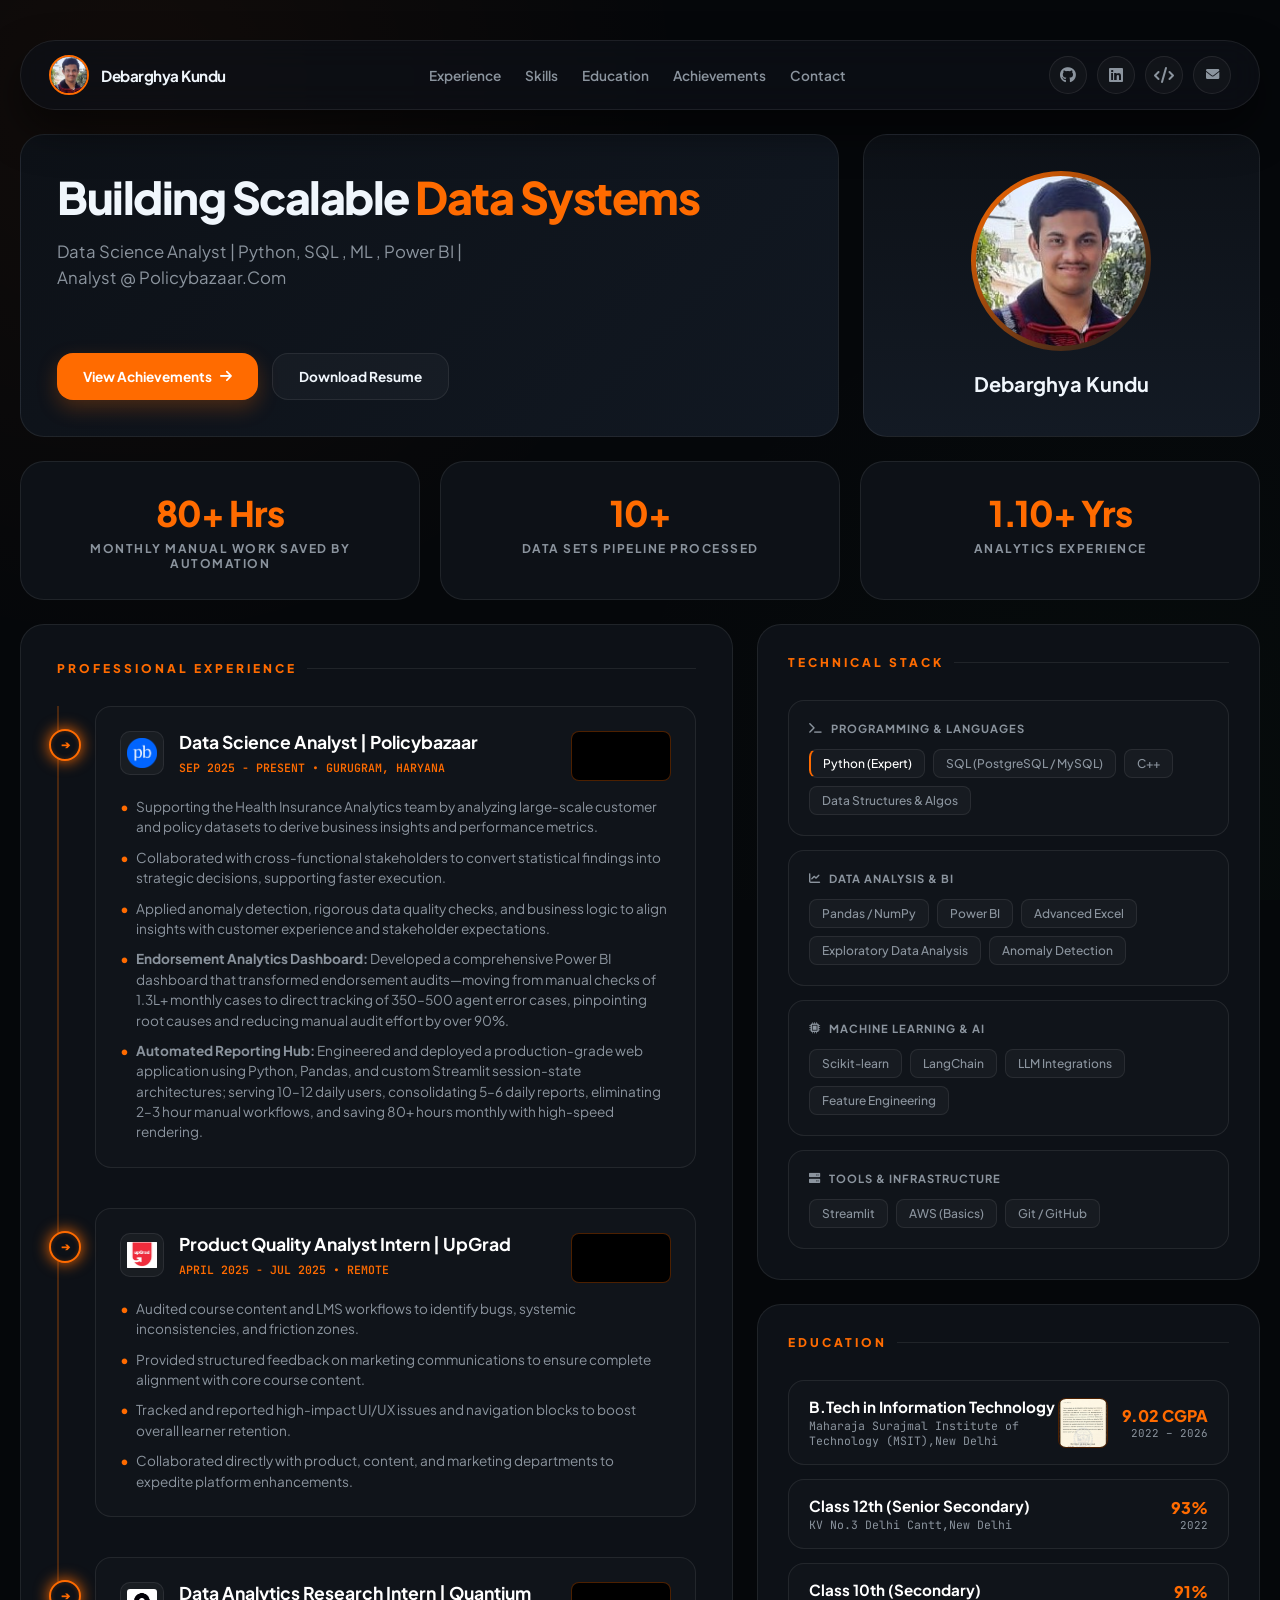
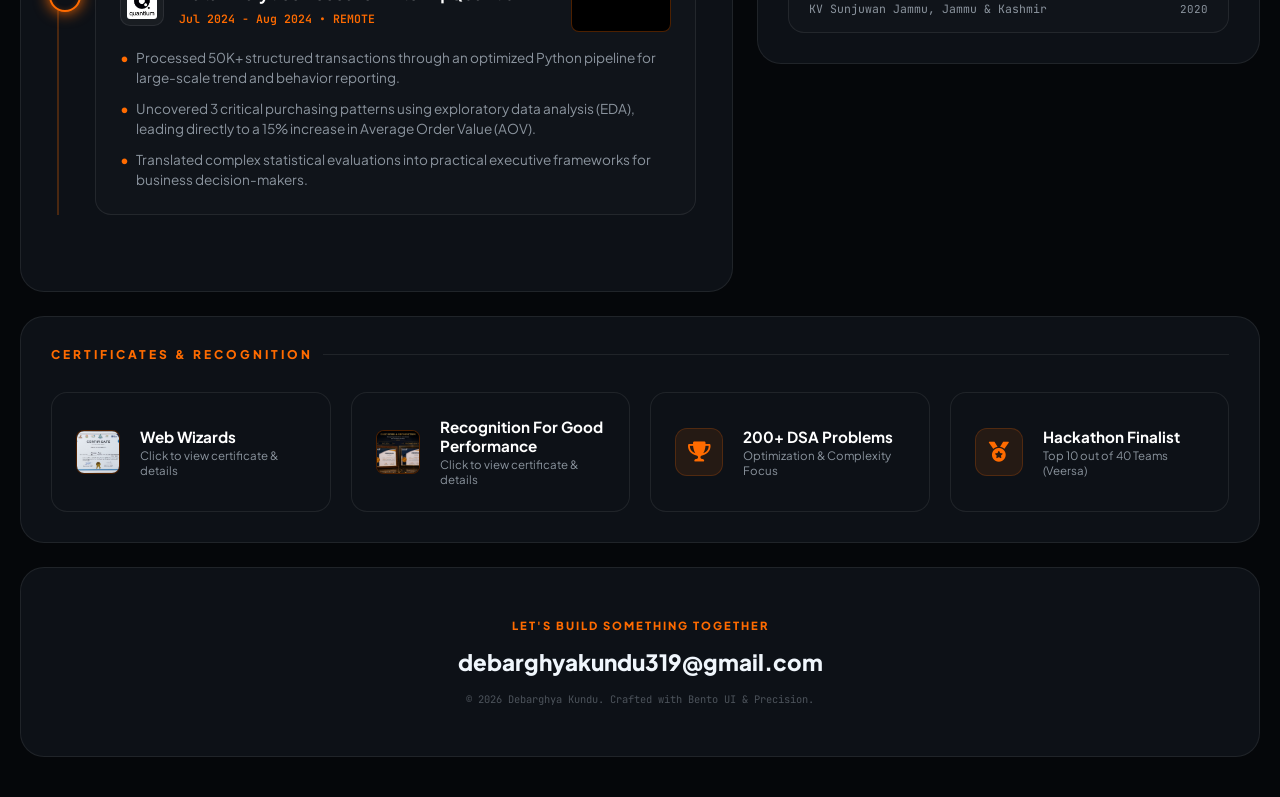
==== index.html @ 7d88a56a "Initial portfolio commit" ====
<!DOCTYPE html>
<html lang="en">
<head>
    <meta charset="UTF-8">
    <meta name="viewport" content="width=device-width, initial-scale=1.0">
    <title>Debarghya Kundu | Data Science Analyst Portfolio</title>

    <script async src="https://www.googletagmanager.com/gtag/js?id=G-BSB6BDM6JR"></script>
    <script>
      window.dataLayer = window.dataLayer || [];
      function gtag(){dataLayer.push(arguments);}
      gtag('js', new Date());
      gtag('config', 'G-E7JJW7PZ36');
    </script>

    <link href="https://fonts.googleapis.com/css2?family=Plus+Jakarta+Sans:wght@300;400;500;600;700;800&family=JetBrains+Mono:wght@400;600&display=swap" rel="stylesheet">
    <link rel="stylesheet" href="https://cdnjs.cloudflare.com/ajax/libs/font-awesome/6.0.0/css/all.min.css">

    <!-- 👉 ADD THIS LINE HERE TO CONNECT YOUR CSS -->
    <link rel="stylesheet" href="style.css">
</head>
<body>

<div class="layout-container">

    <nav class="bento-nav">
        <a href="#" class="nav-profile">
            <img src="images/portfolio image.jpg" alt="Debarghya Kundu">
            <span>Debarghya Kundu</span>
        </a>

        <div class="nav-links">
            <a href="#experience">Experience</a>
            <a href="#skills">Skills</a>
            <a href="#education">Education</a>
            <a href="#achievements">Achievements</a>
            <a href="#contact">Contact</a>
        </div>

        <div class="nav-actions">
            <a href="https://github.com/debarghyakundu123" target="_blank" class="nav-btn" title="GitHub"><i class="fab fa-github"></i></a>
            <a href="https://www.linkedin.com/in/debarghya-kundu-93969018b/" target="_blank" class="nav-btn" title="LinkedIn"><i class="fab fa-linkedin"></i></a>
            <a href="https://leetcode.com/u/debarghyakundu/" target="_blank" class="nav-btn" title="LeetCode"><i class="fas fa-code"></i></a>
            <button class="nav-btn" onclick="copyEmail()" title="Copy Email"><i class="fas fa-envelope"></i></button>
        </div>
    </nav>

    <div class="bento-grid">
        
        <div class="bento-card hero-cell">
            <div>
   
                <h1>Building Scalable <span>Data Systems</span></h1>
                <p>Data Science Analyst | Python, SQL , ML , Power BI |</br> Analyst @ Policybazaar.Com</p>
            </div>
            <div class="hero-buttons">
                <a href="#achievements" class="btn-main">View Achievements <i class="fas fa-arrow-right"></i></a>
                <a href="https://drive.google.com/uc?export=download&id=1WRQx_t4karSYaD3zJjohQY3qpDL1Wous" target="_blank" class="btn-sec">Download Resume</a>
            </div>
        </div>

        <div class="bento-card avatar-cell">
            <div class="avatar-container">
                <img src="images/portfolio image.jpg" alt="Debarghya Kundu">
            </div>
            <h3>Debarghya Kundu</h3>
        </div>

    </div>

    <div class="stats-grid">
        <div class="stat-card">
            <div class="stat-num">80+ Hrs</div>
            <div class="stat-label">Monthly Manual Work Saved By Automation</div>
        </div>
        <div class="stat-card">
            <div class="stat-num">10+</div>
            <div class="stat-label">Data Sets Pipeline Processed</div>
        </div>
        <div class="stat-card">
            <!-- Added an id="total-experience" -->
            <div class="stat-num" id="total-experience">1.5+ Yrs</div>
            <div class="stat-label"> Analytics Experience</div>
        </div>
    </div>

    <div class="bento-grid" id="experience">
        
        <div class="bento-card experience-cell">
            <div class="section-header">Professional Experience</div>
            <div class="glowing-timeline">
                
                <!-- 1. Policybazaar Experience -->
                <div class="timeline-item">
                    <div class="timeline-top" style="display: flex; justify-content: space-between; align-items: flex-start;">
                        <div style="display: flex; gap: 15px; align-items: flex-start;">
                            <img src="images/pblogo.avif" alt="Policybazaar" class="company-logo-box">
                            <div class="timeline-titles">
                                <h3>Data Science Analyst | Policybazaar</h3>
                                <span>SEP 2025 - PRESENT • GURUGRAM, HARYANA</span>
                            </div>                   
                        </div>
                                     <!-- Clean PDF Mini-Preview Box (No arrows/toolbars) -->
                        <div class="preview-thumb-box" style="width: 100px; height: 50px; border-radius: 8px; overflow: hidden; border: 1px solid rgba(255, 107, 0, 0.3); cursor: pointer; flex-shrink: 0; position: relative;" onclick="openModal('images/Exp Docx/PB offer letter.pdf', 'Policybazaar Offer Letter', 'Offer letter.')" title="Click to view PDF">
                        <iframe src="images/Exp Docx/PB offer letter.pdf#toolbar=0&navpanes=0&scrollbar=0&view=FitH" style="width: 150%; height: 150%; position: absolute; top: -25%; left: -25%; border: none; pointer-events: none;" scrolling="no"></iframe>
                    </div>
                    </div>
                    <ul class="timeline-list">
                        <li>Supporting the Health Insurance Analytics team by analyzing large-scale customer and policy datasets to derive business insights and performance metrics.</li>
                        <li>Collaborated with cross-functional stakeholders to convert statistical findings into strategic decisions, supporting faster execution.</li>
                        <li>Applied anomaly detection, rigorous data quality checks, and business logic to align insights with customer experience and stakeholder expectations.</li>
                        <li><b>Endorsement Analytics Dashboard:</b> Developed a comprehensive Power BI dashboard that transformed endorsement audits—moving from manual checks of 1.3L+ monthly cases to direct tracking of 350–500 agent error cases, pinpointing root causes and reducing manual audit effort by over 90%.</li> 
                        <li><b>Automated Reporting Hub:</b> Engineered and deployed a production-grade web application using Python, Pandas, and custom Streamlit session-state architectures; serving 10–12 daily users, consolidating 5–6 daily reports, eliminating 2–3 hour manual workflows, and saving 80+ hours monthly with high-speed rendering.</li>                         
                    </ul>
                </div>

                <!-- 2. UpGrad Experience -->
                <div class="timeline-item">
                    <div class="timeline-top" style="display: flex; justify-content: space-between; align-items: flex-start;">
                        <div style="display: flex; gap: 15px; align-items: flex-start;">
                            <img src="images/upgradlogo.png" alt="UpGrad" class="company-logo-box">
                            <div class="timeline-titles">
                                <h3>Product Quality Analyst Intern | UpGrad</h3>
                                <span>APRIL 2025 - JUL 2025 • REMOTE</span>
                            </div>
                        </div>
                                         <!-- Clean PDF Mini-Preview Box (No arrows/toolbars) -->
                    <div class="preview-thumb-box" style="width: 100px; height: 50px; border-radius: 8px; overflow: hidden; border: 1px solid rgba(255, 107, 0, 0.3); cursor: pointer; flex-shrink: 0; position: relative;" onclick="openModal('images/Exp Docx/upgrad_Certificate.pdf', 'UpGrad Certificate', 'Intership Completion certificate for UpGrad.')" title="Click to view PDF">
                        <iframe src="images/Exp Docx/upgrad_Certificate.pdf#toolbar=0&navpanes=0&scrollbar=0&view=FitH" style="width: 150%; height: 150%; position: absolute; top: -25%; left: -25%; border: none; pointer-events: none;" scrolling="no"></iframe>
                    </div>

                                        
                    </div>
                    <ul class="timeline-list">
                        <li>Audited course content and LMS workflows to identify bugs, systemic inconsistencies, and friction zones.</li>
                        <li>Provided structured feedback on marketing communications to ensure complete alignment with core course content.</li>
                        <li>Tracked and reported high-impact UI/UX issues and navigation blocks to boost overall learner retention.</li>
                        <li>Collaborated directly with product, content, and marketing departments to expedite platform enhancements.</li>
                    </ul>
                </div>

            <!-- 3. Quantium Experience -->
            <div class="timeline-item">
                <div class="timeline-top" style="display: flex; justify-content: space-between; align-items: flex-start;">
                    <div style="display: flex; gap: 15px; align-items: flex-start;">
                        <img src="images/quantiumlogo.jpg" alt="Quantium" class="company-logo-box">
                        <div class="timeline-titles">
                            <h3>Data Analytics Research Intern | Quantium</h3>
                            <span>Jul 2024 - Aug 2024 • REMOTE</span>
                        </div>
                    </div>
                    
                    <!-- Clean PDF Mini-Preview Box (No arrows/toolbars) -->
                    <div class="preview-thumb-box" style="width: 100px; height: 50px; border-radius: 8px; overflow: hidden; border: 1px solid rgba(255, 107, 0, 0.3); cursor: pointer; flex-shrink: 0; position: relative;" onclick="openModal('images/Exp Docx/Quantium_Certificate.pdf', 'Quantium Research Proof', 'Intership Completion certificate for Quantium.')" title="Click to view PDF">
                        <iframe src="images/Exp Docx/Quantium_Certificate.pdf#toolbar=0&navpanes=0&scrollbar=0&view=FitH" style="width: 150%; height: 150%; position: absolute; top: -25%; left: -25%; border: none; pointer-events: none;" scrolling="no"></iframe>
                    </div>
                </div>
                <ul class="timeline-list">
                    <li>Processed 50K+ structured transactions through an optimized Python pipeline for large-scale trend and behavior reporting.</li>
                    <li>Uncovered 3 critical purchasing patterns using exploratory data analysis (EDA), leading directly to a 15% increase in Average Order Value (AOV).</li>
                    <li>Translated complex statistical evaluations into practical executive frameworks for business decision-makers.</li>
                </ul>
            </div>

            </div>
        </div>

        <div class="right-column-cell">
            
            <div class="bento-card" style="padding: 30px;" id="skills">
                <div class="section-header">Technical Stack</div>
                
                <div class="skill-category" style="margin-bottom: 14px;">
                    <div class="skill-category-title"><i class="fas fa-terminal"></i> PROGRAMMING & LANGUAGES</div>
                    <div class="skill-tags">
                        <span class="skill-pill featured">Python (Expert)</span>
                        <span class="skill-pill">SQL (PostgreSQL / MySQL)</span>
                        <span class="skill-pill">C++</span>
                        <span class="skill-pill">Data Structures & Algos</span>
                    </div>
                </div>

                <div class="skill-category" style="margin-bottom: 14px;">
                    <div class="skill-category-title"><i class="fas fa-chart-line"></i> DATA ANALYSIS & BI</div>
                    <div class="skill-tags">
                        <span class="skill-pill">Pandas / NumPy</span>
                        <span class="skill-pill">Power BI</span>
                        <span class="skill-pill">Advanced Excel</span>
                        <span class="skill-pill">Exploratory Data Analysis</span>
                        <span class="skill-pill">Anomaly Detection</span>
                    </div>
                </div>

                <div class="skill-category" style="margin-bottom: 14px;">
                    <div class="skill-category-title"><i class="fas fa-microchip"></i> MACHINE LEARNING & AI</div>
                    <div class="skill-tags">
                        <span class="skill-pill">Scikit-learn</span>
                        <span class="skill-pill">LangChain</span>
                        <span class="skill-pill">LLM Integrations</span>
                        <span class="skill-pill">Feature Engineering</span>
                    </div>
                </div>

                <div class="skill-category">
                    <div class="skill-category-title"><i class="fas fa-server"></i> TOOLS & INFRASTRUCTURE</div>
                    <div class="skill-tags">
                        <span class="skill-pill">Streamlit</span>
                        <span class="skill-pill">AWS (Basics)</span>
                        <span class="skill-pill">Git / GitHub</span>
                    </div>
                </div>
            </div>

            <div class="bento-card" style="padding: 30px;" id="education">
                <div class="section-header">Education</div>
                <div class="education-list">
                    
                    <div class="edu-item" style="display: flex; justify-content: space-between; align-items: center; width: 100%;">
                        <div class="edu-info" style="flex: 1;">
                            <h4>B.Tech in Information Technology</h4>
                            <p>Maharaja Surajmal Institute of Technology (MSIT),New Delhi</p>
                        </div>
                        <div class="edu-score" style="display: flex; align-items: center; gap: 14px; flex-shrink: 0;">
                            <div class="preview-thumb-box" style="width: 50px; height: 50px; border-radius: 8px; overflow: hidden; border: 1px solid rgba(255, 107, 0, 0.3); cursor: pointer; flex-shrink: 0;" onclick="openModal('images/degree.jpg', 'Provisional Certificate', '')">
                                <img src="images/degree.jpg" alt="Degree Preview" style="width: 100%; height: 100%; object-fit: cover; animation: none !important; transform: none !important;">
                            </div>
                            <div style="text-align: right;">
                                <div class="score-val">9.02 CGPA</div>
                                <div class="score-year">2022 – 2026</div>
                            </div>
                        </div>
                    </div>

                    <div class="edu-item">
                        <div class="edu-info">
                            <h4>Class 12th (Senior Secondary)</h4>
                            <p>KV No.3 Delhi Cantt,New Delhi</p>
                        </div>
                        <div class="edu-score">
                            <div class="score-val">93%</div>
                            <div class="score-year">2022</div>
                        </div>
                    </div>

                    <div class="edu-item">
                        <div class="edu-info">
                            <h4>Class 10th (Secondary)</h4>
                            <p>KV Sunjuwan Jammu, Jammu & Kashmir</p>
                        </div>
                        <div class="edu-score">
                            <div class="score-val">91%</div>
                            <div class="score-year">2020</div>
                        </div>
                    </div>

                </div>
            </div>

        </div>

    </div>

    <div class="bento-grid" id="achievements">
        <div class="bento-card" style="grid-column: span 12; padding: 30px;">
            <div class="section-header">Certificates & Recognition</div>
            <div class="achievements-grid">
                
                <div class="achievement-card" onclick="openModal('images/web_wizards.jpg', 'Web Wizards Recognition', 'Awarded for exceptional performance, 3rd / 30 Teams Avensis Tech Fest MSIT - Web Wizard.')">
                    <div class="preview-thumb-box">
                        <img src="images/web_wizards.jpg" alt="Web Wizards Thumbnail">
                    </div>
                    <div class="achievement-content">
                        <h4>Web Wizards</h4>
                        <p>Click to view certificate & details</p>
                    </div>
                </div>

                <div class="achievement-card" onclick="openModal('images/good_work.jpg', 'Achievement for Good Work', 'Recognized and appreciated for dedicated performance, operational excellence, and delivery of impactful business deliverables.')">
                    <div class="preview-thumb-box">
                        <img src="images/good_work.jpg" alt="Good Work Thumbnail">
                    </div>
                    <div class="achievement-content">
                        <h4>Recognition For Good Performance</h4>
                        <p>Click to view certificate & details</p>
                    </div>
                </div>

                <div class="achievement-card">
                    <div class="achievement-icon"><i class="fas fa-trophy"></i></div>
                    <div class="achievement-content">
                        <h4>200+ DSA Problems</h4>
                        <p>Optimization & Complexity Focus</p>
                    </div>
                </div>

                <div class="achievement-card">
                    <div class="achievement-icon"><i class="fas fa-medal"></i></div>
                    <div class="achievement-content">
                        <h4>Hackathon Finalist</h4>
                        <p>Top 10 out of 40 Teams (Veersa)</p>
                    </div>
                </div>

            </div>
        </div>
    </div>

    <div class="bento-card footer-cell" id="contact">
        <p class="footer-tagline">Let's Build Something Together</p>
        <a href="mailto:debarghyakundu319@gmail.com" class="footer-email-link">debarghyakundu319@gmail.com</a>
        <p class="footer-copy">© 2026 Debarghya Kundu. Crafted with Bento UI & Precision.</p>
    </div>

</div>

<!-- Single Unified Modal Popup -->
<div class="modal-overlay" id="certificateModal" onclick="closeModal()">
    <div class="cute-dialog-box" onclick="event.stopPropagation()">
        <!-- Dynamic container that swaps between <img> and <iframe> depending on file type -->
        <div id="modalMediaContainer" style="width: 100%; display: flex; justify-content: center; align-items: center;">
            <img id="modalImg" src="" alt="Certificate Preview">
        </div>
        <h3 id="modalTitle">Title</h3>
        <p id="modalDesc">Description</p>
        <button class="close-dialog-btn" onclick="closeModal()">Close Window</button>
    </div>
</div>
<!-- 👉 ADD THIS LINE HERE TO CONNECT YOUR JAVASCRIPT -->
<script src="script.js"></script>

</body>
</html>
---- style.css ----
:root {
            --accent: #ff6b00;
            --accent-glow: rgba(255, 107, 0, 0.25);
            --bg-deep: #05070a;
            --surface: #0d1117;
            --surface-glass: rgba(13, 17, 23, 0.7);
            --surface-hover: #161d26;
            --border: rgba(255, 255, 255, 0.08);
            --border-glow: rgba(255, 107, 0, 0.4);
            --text-main: #f0f6fc;
            --text-muted: #8b949e;
            --success: #2ea043;
            --radius-lg: 24px;
            --radius-md: 16px;
        }

        * { margin: 0; padding: 0; box-sizing: border-box; font-family: 'Plus Jakarta Sans', sans-serif; scroll-behavior: smooth; }
        
        body { 
            background-color: var(--bg-deep); 
            color: var(--text-main); 
            padding: 40px 20px; 
            min-height: 100vh;
            background-image: 
                radial-gradient(circle at 10% 10%, rgba(255, 107, 0, 0.05) 0%, transparent 40%),
                radial-gradient(circle at 90% 90%, rgba(46, 160, 67, 0.03) 0%, transparent 40%);
            background-attachment: fixed;
        }

        .layout-container {
            max-width: 1300px;
            margin: 0 auto;
            display: flex;
            flex-direction: column;
            gap: 24px;
        }

        /* --- NAVIGATION BAR --- */
        .bento-nav {
            display: flex;
            justify-content: space-between;
            align-items: center;
            background: var(--surface-glass);
            backdrop-filter: blur(16px);
            -webkit-backdrop-filter: blur(16px);
            border: 1px solid var(--border);
            padding: 14px 28px;
            border-radius: 100px;
            position: sticky;
            top: 20px;
            z-index: 1000;
            box-shadow: 0 20px 40px rgba(0,0,0,0.5);
        }

        .nav-profile {
            display: flex;
            align-items: center;
            gap: 12px;
            text-decoration: none;
            color: var(--text-main);
        }

        .nav-profile img {
            width: 40px;
            height: 40px;
            border-radius: 50%;
            border: 2px solid var(--accent);
            object-fit: cover;
        }

        .nav-profile span {
            font-weight: 700;
            letter-spacing: -0.5px;
            font-size: 0.95rem;
        }

        .nav-links {
            display: flex;
            gap: 24px;
        }

        .nav-links a {
            color: var(--text-muted);
            text-decoration: none;
            font-size: 0.85rem;
            font-weight: 600;
            transition: color 0.2s ease;
        }

        .nav-links a:hover {
            color: var(--accent);
        }

        .nav-actions {
            display: flex;
            gap: 10px;
        }

        .nav-btn {
            width: 38px;
            height: 38px;
            border-radius: 50%;
            background: rgba(255,255,255,0.03);
            border: 1px solid var(--border);
            color: var(--text-muted);
            display: flex;
            align-items: center;
            justify-content: center;
            text-decoration: none;
            transition: all 0.2s ease;
            cursor: pointer;
        }

        .nav-btn:hover {
            background: var(--accent);
            color: #fff;
            border-color: var(--accent);
            transform: translateY(-2px);
            box-shadow: 0 0 15px var(--accent-glow);
        }

        /* --- BENTO GRID SYSTEM --- */
        .bento-grid {
            display: grid;
            grid-template-columns: repeat(12, 1fr);
            gap: 24px;
        }

        .bento-card {
            background: var(--surface);
            border: 1px solid var(--border);
            border-radius: var(--radius-lg);
            padding: 36px;
            position: relative;
            overflow: hidden;
            transition: all 0.3s cubic-bezier(0.16, 1, 0.3, 1);
        }

        .bento-card:hover {
            border-color: var(--border-glow);
            transform: translateY(-3px);
            box-shadow: 0 20px 40px rgba(0,0,0,0.4);
        }

        /* --- HERO CELL --- */
        .hero-cell {
            grid-column: span 8;
            display: flex;
            flex-direction: column;
            justify-content: space-between;
            background: linear-gradient(135deg, var(--surface) 0%, #111822 100%);
        }

        .live-badge {
            display: inline-flex;
            align-items: center;
            gap: 8px;
            background: rgba(46, 160, 67, 0.1);
            border: 1px solid rgba(46, 160, 67, 0.3);
            padding: 6px 14px;
            border-radius: 50px;
            font-size: 0.75rem;
            font-weight: 600;
            color: var(--success);
            width: fit-content;
            margin-bottom: 24px;
            font-family: 'JetBrains Mono', monospace;
        }

        .live-dot {
            width: 8px;
            height: 8px;
            background: var(--success);
            border-radius: 50%;
            box-shadow: 0 0 8px var(--success);
            animation: pulse-dot 2s infinite;
        }

        @keyframes pulse-dot {
            0% { transform: scale(0.95); opacity: 0.8; }
            50% { transform: scale(1.2); opacity: 1; box-shadow: 0 0 12px var(--success); }
            100% { transform: scale(0.95); opacity: 0.8; }
        }

        .hero-cell h1 {
            font-size: 2.8rem;
            font-weight: 800;
            line-height: 1.15;
            letter-spacing: -1.5px;
            margin-bottom: 16px;
        }

        .hero-cell h1 span {
            color: var(--accent);
        }

        .hero-cell p {
            color: var(--text-muted);
            font-size: 1.05rem;
            line-height: 1.6;
            max-width: 600px;
            margin-bottom: 32px;
        }

        .hero-buttons {
            display: flex;
            gap: 14px;
            flex-wrap: wrap;
        }

        .btn-main {
            background: var(--accent);
            color: #fff;
            padding: 14px 26px;
            border-radius: var(--radius-md);
            font-weight: 700;
            font-size: 0.85rem;
            text-decoration: none;
            display: inline-flex;
            align-items: center;
            gap: 8px;
            box-shadow: 0 8px 20px var(--accent-glow);
            transition: all 0.2s ease;
        }

        .btn-main:hover {
            opacity: 0.9;
            transform: translateY(-2px);
        }

        .btn-sec {
            background: rgba(255,255,255,0.03);
            border: 1px solid var(--border);
            color: var(--text-main);
            padding: 14px 26px;
            border-radius: var(--radius-md);
            font-weight: 700;
            font-size: 0.85rem;
            text-decoration: none;
            display: inline-flex;
            align-items: center;
            gap: 8px;
            transition: all 0.2s ease;
        }

        .btn-sec:hover {
            border-color: var(--accent);
            background: rgba(255, 107, 0, 0.05);
        }

        /* --- PROFILE AVATAR CELL --- */
        .avatar-cell {
            grid-column: span 4;
            display: flex;
            flex-direction: column;
            align-items: center;
            justify-content: center;
            text-align: center;
            background: linear-gradient(180deg, var(--surface) 0%, #131a24 100%);
        }

        .avatar-container {
            width: 180px;
            height: 180px;
            border-radius: 50%;
            padding: 5px;
            background: linear-gradient(135deg, var(--accent), transparent);
            margin-bottom: 20px;
            position: relative;
        }

        .avatar-container img {
            width: 100%;
            height: 100%;
            border-radius: 50%;
            object-fit: cover;
        }

        .avatar-cell h3 {
            font-size: 1.25rem;
            font-weight: 700;
            margin-bottom: 4px;
        }

        .avatar-cell p {
            color: var(--text-muted);
            font-size: 0.8rem;
            font-family: 'JetBrains Mono', monospace;
        }

        /* --- STATS GRID --- */
        .stats-grid {
            grid-column: span 12;
            display: grid;
            grid-template-columns: repeat(3, 1fr);
            gap: 20px;
        }

        .stat-card {
            background: var(--surface);
            border: 1px solid var(--border);
            border-radius: var(--radius-lg);
            padding: 28px;
            text-align: center;
            transition: all 0.2s ease;
        }

        .stat-card:hover {
            border-color: var(--border-glow);
            transform: translateY(-2px);
        }

        .stat-num {
            font-size: 2.2rem;
            font-weight: 800;
            color: var(--accent);
            margin-bottom: 6px;
            letter-spacing: -1px;
        }

        .stat-label {
            font-size: 0.75rem;
            color: var(--text-muted);
            text-transform: uppercase;
            letter-spacing: 1.5px;
            font-weight: 700;
        }

        /* --- EXPERIENCE & RIGHT COLUMN (SKILLS + EDUCATION) --- */
        .experience-cell { grid-column: span 7; }
        .right-column-cell { grid-column: span 5; display: flex; flex-direction: column; gap: 24px; }

        .section-header {
            font-size: 0.75rem;
            letter-spacing: 3px;
            color: var(--accent);
            text-transform: uppercase;
            font-weight: 800;
            margin-bottom: 30px;
            display: flex;
            align-items: center;
            gap: 10px;
        }

        .section-header::after {
            content: '';
            flex: 1;
            height: 1px;
            background: var(--border);
        }

        .glowing-timeline {
            position: relative;
            padding-left: 36px;
            border-left: 2px solid rgba(255, 107, 0, 0.25);
        }

        .timeline-item {
            position: relative;
            margin-bottom: 40px;
            background: rgba(255, 255, 255, 0.015);
            border: 1px solid var(--border);
            border-radius: var(--radius-md);
            padding: 24px;
            transition: all 0.3s ease;
        }

        .timeline-item:hover {
            border-color: var(--border-glow);
            background: rgba(255, 107, 0, 0.02);
            box-shadow: 0 10px 30px rgba(0,0,0,0.3);
        }

        .timeline-item::before {
            content: '➔';
            position: absolute;
            left: -47px;
            top: 22px;
            width: 28px;
            height: 28px;
            background: var(--surface);
            color: var(--accent);
            border: 2px solid var(--accent);
            border-radius: 50%;
            display: flex;
            align-items: center;
            justify-content: center;
            font-size: 11px;
            font-weight: 900;
            box-shadow: 0 0 15px var(--accent), inset 0 0 5px var(--accent-glow);
        }

        .timeline-top {
            display: flex;
            align-items: center;
            gap: 14px;
            margin-bottom: 16px;
        }

        .company-logo-box {
            width: 44px;
            height: 44px;
            background: rgba(255, 255, 255, 0.04);
            border-radius: 10px;
            border: 1px solid var(--border);
            display: flex;
            align-items: center;
            justify-content: center;
            padding: 6px;
            object-fit: contain;
        }

        .timeline-titles h3 {
            font-size: 1.1rem;
            font-weight: 700;
            color: #fff;
            margin-bottom: 2px;
        }

        .timeline-titles span {
            font-size: 0.72rem;
            color: var(--accent);
            font-family: 'JetBrains Mono', monospace;
            font-weight: 600;
        }

        .timeline-list {
            list-style: none;
            display: flex;
            flex-direction: column;
            gap: 10px;
        }

        .timeline-list li {
            font-size: 0.85rem;
            color: var(--text-muted);
            position: relative;
            padding-left: 16px;
            line-height: 1.5;
        }

        .timeline-list li::before {
            content: '•';
            position: absolute;
            left: 0;
            color: var(--accent);
            font-weight: bold;
        }

        .skill-category {
            background: rgba(255,255,255,0.015);
            border: 1px solid var(--border);
            padding: 20px;
            border-radius: var(--radius-md);
        }

        .skill-category-title {
            font-size: 0.7rem;
            color: var(--text-muted);
            letter-spacing: 1px;
            font-weight: 700;
            margin-bottom: 14px;
            display: flex;
            align-items: center;
            gap: 8px;
        }

        .skill-tags {
            display: flex;
            flex-wrap: wrap;
            gap: 8px;
        }

        .skill-pill {
            background: rgba(255,255,255,0.03);
            border: 1px solid var(--border);
            padding: 6px 12px;
            border-radius: 8px;
            font-size: 0.75rem;
            color: var(--text-muted);
            font-weight: 500;
            transition: all 0.2s ease;
        }

        .skill-pill:hover {
            border-color: var(--accent);
            color: #fff;
            background: rgba(255, 107, 0, 0.05);
            transform: translateY(-2px);
        }

        .skill-pill.featured {
            border-left: 2px solid var(--accent);
            color: #fff;
        }

        /* --- EDUCATION CARD STYLES --- */
        .education-list {
            display: flex;
            flex-direction: column;
            gap: 14px;
        }

        .edu-item {
            background: rgba(255, 255, 255, 0.015);
            border: 1px solid var(--border);
            border-radius: var(--radius-md);
            padding: 16px 20px;
            display: flex;
            justify-content: space-between;
            align-items: center;
            transition: all 0.2s ease;
        }

        .edu-item:hover {
            border-color: var(--accent);
            background: rgba(255, 107, 0, 0.02);
            transform: translateY(-2px);
        }

        .edu-info h4 {
            font-size: 0.95rem;
            font-weight: 700;
            color: #fff;
            margin-bottom: 2px;
        }

        .edu-info p {
            font-size: 0.72rem;
            color: var(--text-muted);
            font-family: 'JetBrains Mono', monospace;
        }

        .edu-score {
            text-align: right;
        }

        .edu-score .score-val {
            font-size: 1rem;
            font-weight: 800;
            color: var(--accent);
        }

        .edu-score .score-year {
            font-size: 0.68rem;
            color: var(--text-muted);
            font-family: 'JetBrains Mono', monospace;
        }

        /* --- ACHIEVEMENTS CELL --- */
        .achievements-grid {
            grid-column: span 12;
            display: grid;
            grid-template-columns: repeat(4, 1fr);
            gap: 20px;
        }

        .achievement-card {
            background: var(--surface);
            border: 1px solid var(--border);
            border-radius: var(--radius-md);
            padding: 24px;
            display: flex;
            align-items: center;
            gap: 20px;
            transition: all 0.2s ease;
            cursor: pointer;
            position: relative;
        }

        .achievement-card:hover {
            border-color: var(--border-glow);
            transform: translateY(-2px);
            background: var(--surface-hover);
        }

        /* --- MINI WIZARD SHAKING PREVIEW THUMBNAIL --- */
        .preview-thumb-box {
            width: 44px;
            height: 44px;
            border-radius: 8px;
            overflow: hidden;
            border: 1px solid rgba(255, 107, 0, 0.3);
            flex-shrink: 0;
            background: #000;
            position: relative;
        }

        .preview-thumb-box img {
            width: 100%;
            height: 100%;
            object-fit: cover;
            transition: transform 0.3s ease;
        }

        /* Shaking animation to grab attention */
        @keyframes subtle-shake {
            0% { transform: rotate(0deg) scale(1); }
            20% { transform: rotate(-3deg) scale(1.05); }
            40% { transform: rotate(3deg) scale(1.05); }
            60% { transform: rotate(-2deg) scale(1.02); }
            80% { transform: rotate(2deg) scale(1.02); }
            100% { transform: rotate(0deg) scale(1); }
        }

        .achievement-card:hover .preview-thumb-box img {
            animation: subtle-shake 0.5s ease infinite;
        }

        .achievement-icon {
            width: 48px;
            height: 48px;
            background: rgba(255, 107, 0, 0.1);
            color: var(--accent);
            border-radius: 12px;
            display: flex;
            align-items: center;
            justify-content: center;
            font-size: 1.25rem;
            flex-shrink: 0;
            border: 1px solid rgba(255, 107, 0, 0.2);
        }

        .achievement-content h4 {
            font-size: 0.95rem;
            font-weight: 700;
            color: #fff;
            margin-bottom: 2px;
        }

        .achievement-content p {
            font-size: 0.72rem;
            color: var(--text-muted);
        }

        /* --- CUTE CUSTOM DIALOG / MODAL POPUP (UNCUT IMAGES) --- */
        .modal-overlay {
            position: fixed;
            top: 0;
            left: 0;
            width: 100%;
            height: 100%;
            background: rgba(5, 7, 10, 0.85);
            backdrop-filter: blur(8px);
            display: flex;
            align-items: center;
            justify-content: center;
            z-index: 2000;
            opacity: 0;
            pointer-events: none;
            transition: opacity 0.3s ease;
            padding: 20px;
        }

        .modal-overlay.active {
            opacity: 1;
            pointer-events: auto;
        }

        .cute-dialog-box {
            background: linear-gradient(135deg, var(--surface) 0%, #161d26 100%);
            border: 2px solid var(--accent);
            border-radius: 24px;
            padding: 30px;
            max-width: 650px;
            width: 100%;
            text-align: center;
            box-shadow: 0 25px 50px rgba(255, 107, 0, 0.2);
            transform: scale(0.8) translateY(20px);
            transition: transform 0.3s cubic-bezier(0.175, 0.885, 0.32, 1.275);
            position: relative;
            max-height: 90vh;
            display: flex;
            flex-direction: column;
        }

        .modal-overlay.active .cute-dialog-box {
            transform: scale(1) translateY(0);
        }

        .cute-dialog-box img {
            width: 100%;
            height: auto;
            max-height: 50vh;
            object-fit: contain;
            border-radius: 14px;
            border: 1px solid var(--border);
            margin-bottom: 20px;
            background: #000;
            box-shadow: 0 8px 20px rgba(0,0,0,0.5);
        }

        .cute-dialog-box h3 {
            font-size: 1.3rem;
            color: #fff;
            margin-bottom: 8px;
            font-weight: 800;
        }

        .cute-dialog-box p {
            font-size: 0.85rem;
            color: var(--text-muted);
            margin-bottom: 20px;
            line-height: 1.5;
        }

        .close-dialog-btn {
            background: var(--accent);
            color: #fff;
            border: none;
            padding: 10px 24px;
            border-radius: 50px;
            font-weight: 700;
            font-size: 0.85rem;
            cursor: pointer;
            box-shadow: 0 4px 15px var(--accent-glow);
            transition: all 0.2s ease;
            width: fit-content;
            margin: 0 auto;
        }

        .close-dialog-btn:hover {
            opacity: 0.9;
            transform: translateY(-2px);
        }

        /* --- FOOTER CELL --- */
        .footer-cell {
            grid-column: span 12;
            background: var(--surface);
            border: 1px solid var(--border);
            border-radius: var(--radius-lg);
            padding: 50px 20px;
            text-align: center;
            display: flex;
            flex-direction: column;
            align-items: center;
            gap: 16px;
        }

        .footer-cell p.footer-tagline {
            font-size: 0.7rem;
            letter-spacing: 2px;
            color: var(--accent);
            font-weight: 800;
            text-transform: uppercase;
        }

        .footer-email-link {
            color: var(--text-main);
            text-decoration: none;
            font-size: 1.4rem;
            font-weight: 800;
            transition: color 0.2s;
        }

        .footer-email-link:hover {
            color: var(--accent);
        }

        .footer-copy {
            font-size: 0.65rem;
            color: var(--text-muted);
            opacity: 0.5;
            font-family: 'JetBrains Mono', monospace;
        }

        @media (max-width: 1024px) {
            .hero-cell, .avatar-cell, .experience-cell, .right-column-cell { grid-column: span 12; }
            .stats-grid, .achievements-grid { grid-template-columns: 1fr; }
        }

        @media (max-width: 768px) {
            .bento-nav { padding: 10px 18px; }
            .nav-links { display: none; }
            body { padding: 10px; }
            .hero-cell h1 { font-size: 2.2rem; }
        }
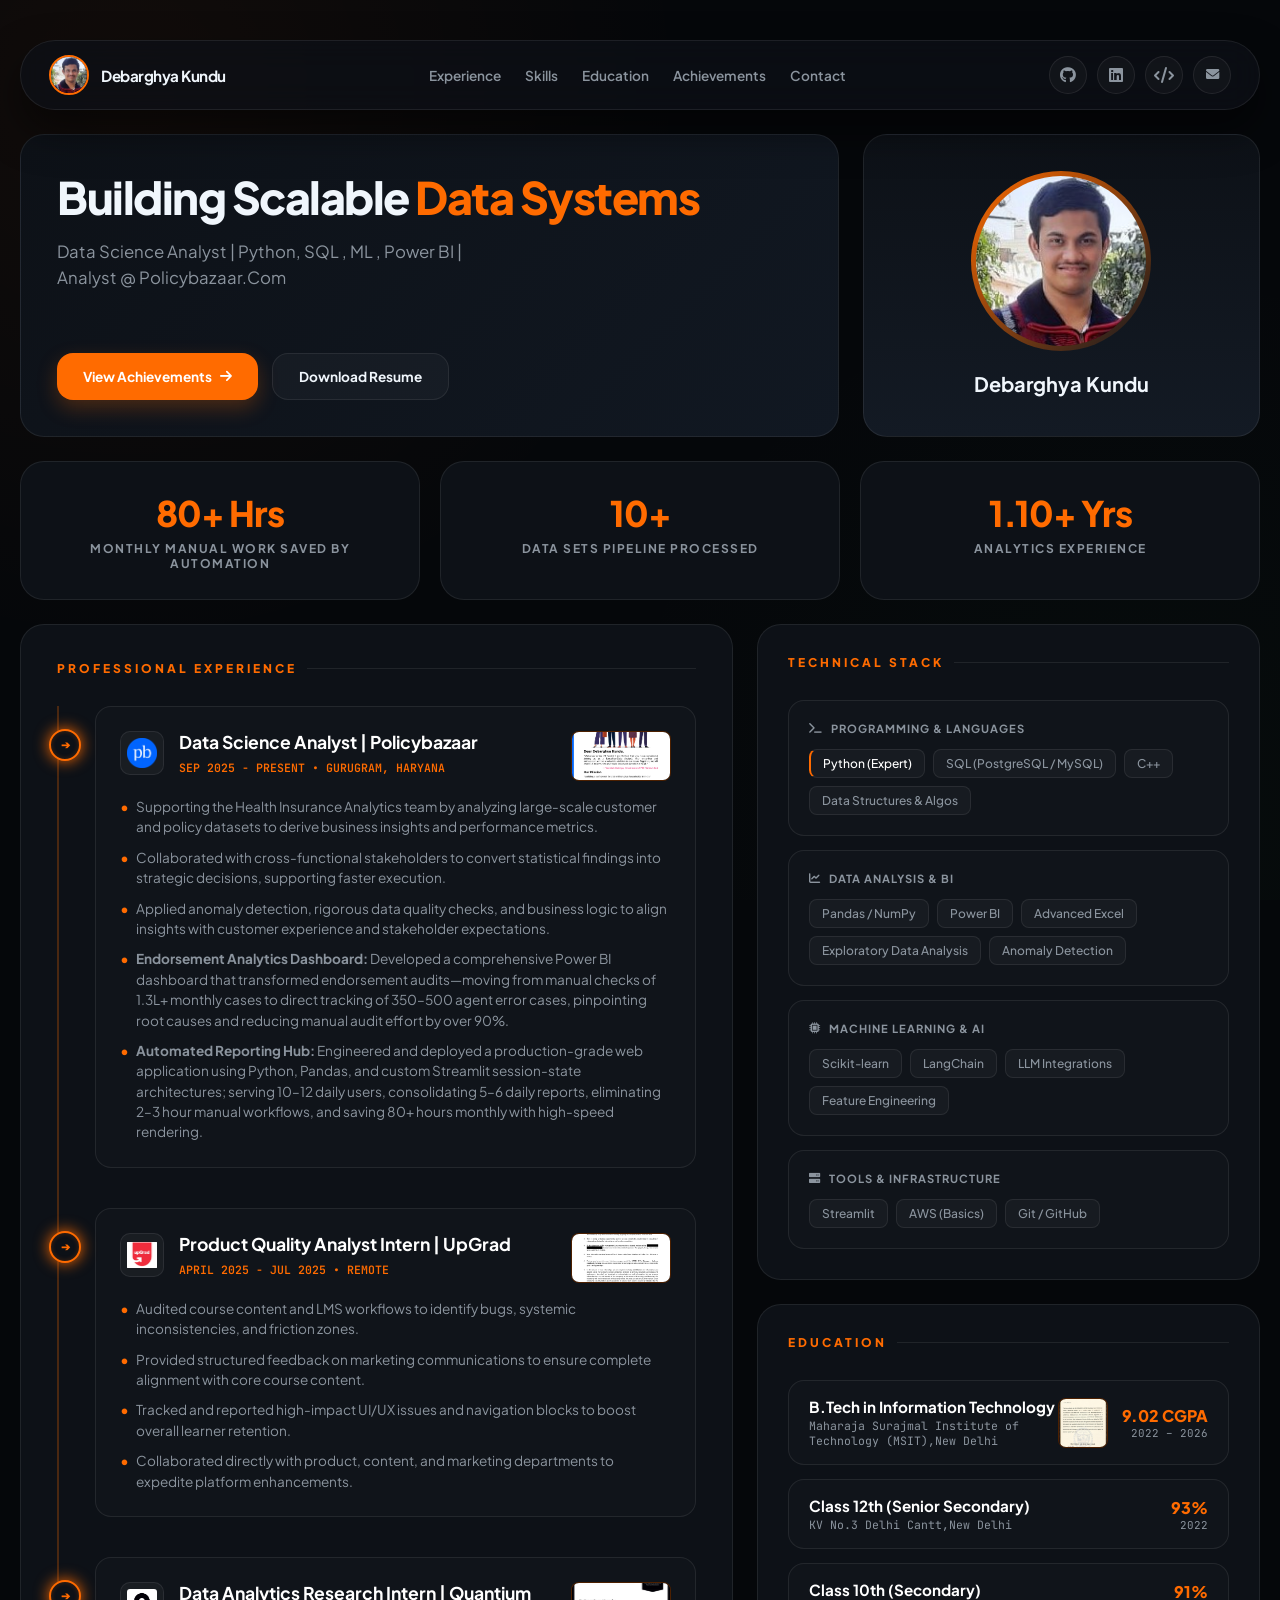
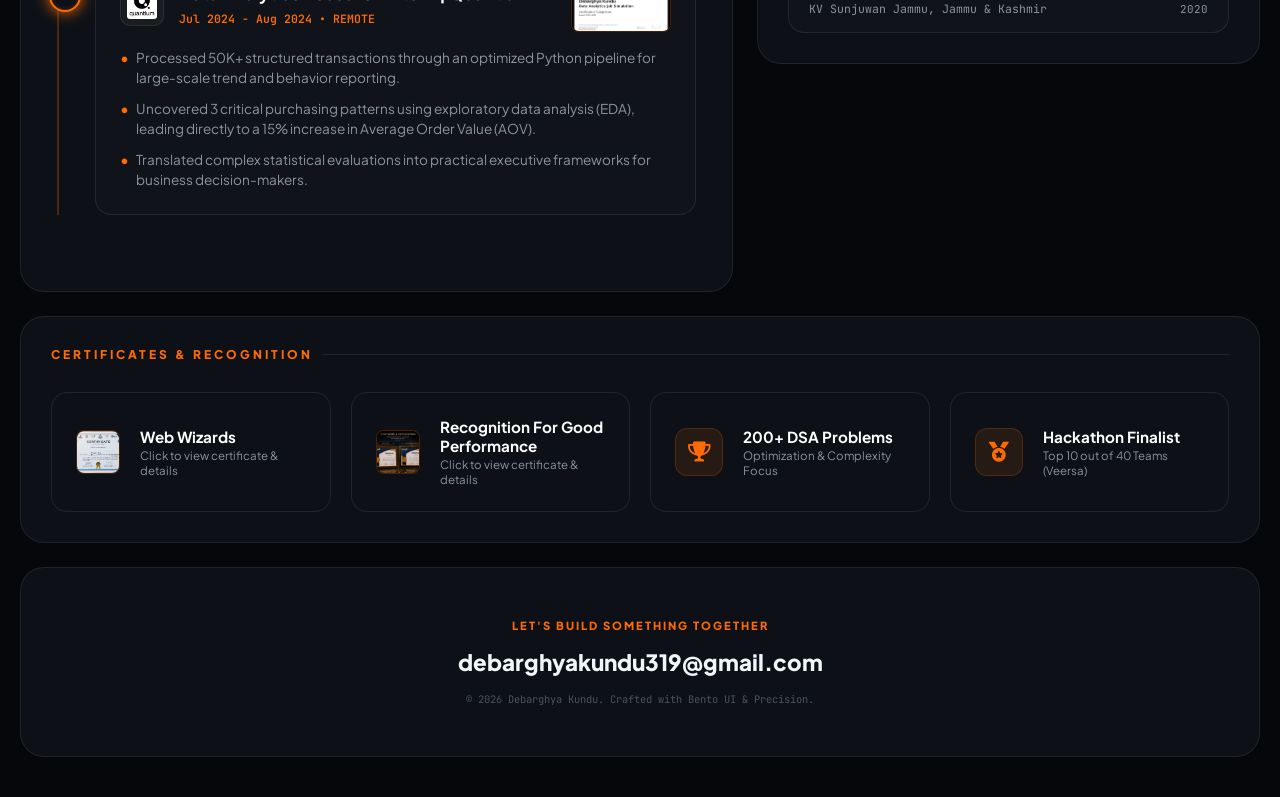
==== commit 48c37151: "First commit - my portfolio" ====
--- a/index.html
+++ b/index.html
@@ -90,78 +90,74 @@
             <div class="section-header">Professional Experience</div>
             <div class="glowing-timeline">
                 
-                <!-- 1. Policybazaar Experience -->
-                <div class="timeline-item">
-                    <div class="timeline-top" style="display: flex; justify-content: space-between; align-items: flex-start;">
-                        <div style="display: flex; gap: 15px; align-items: flex-start;">
-                            <img src="images/pblogo.avif" alt="Policybazaar" class="company-logo-box">
-                            <div class="timeline-titles">
-                                <h3>Data Science Analyst | Policybazaar</h3>
-                                <span>SEP 2025 - PRESENT • GURUGRAM, HARYANA</span>
-                            </div>                   
-                        </div>
-                                     <!-- Clean PDF Mini-Preview Box (No arrows/toolbars) -->
-                        <div class="preview-thumb-box" style="width: 100px; height: 50px; border-radius: 8px; overflow: hidden; border: 1px solid rgba(255, 107, 0, 0.3); cursor: pointer; flex-shrink: 0; position: relative;" onclick="openModal('images/Exp Docx/PB offer letter.pdf', 'Policybazaar Offer Letter', 'Offer letter.')" title="Click to view PDF">
-                        <iframe src="images/Exp Docx/PB offer letter.pdf#toolbar=0&navpanes=0&scrollbar=0&view=FitH" style="width: 150%; height: 150%; position: absolute; top: -25%; left: -25%; border: none; pointer-events: none;" scrolling="no"></iframe>
-                    </div>
-                    </div>
-                    <ul class="timeline-list">
-                        <li>Supporting the Health Insurance Analytics team by analyzing large-scale customer and policy datasets to derive business insights and performance metrics.</li>
-                        <li>Collaborated with cross-functional stakeholders to convert statistical findings into strategic decisions, supporting faster execution.</li>
-                        <li>Applied anomaly detection, rigorous data quality checks, and business logic to align insights with customer experience and stakeholder expectations.</li>
-                        <li><b>Endorsement Analytics Dashboard:</b> Developed a comprehensive Power BI dashboard that transformed endorsement audits—moving from manual checks of 1.3L+ monthly cases to direct tracking of 350–500 agent error cases, pinpointing root causes and reducing manual audit effort by over 90%.</li> 
-                        <li><b>Automated Reporting Hub:</b> Engineered and deployed a production-grade web application using Python, Pandas, and custom Streamlit session-state architectures; serving 10–12 daily users, consolidating 5–6 daily reports, eliminating 2–3 hour manual workflows, and saving 80+ hours monthly with high-speed rendering.</li>                         
-                    </ul>
-                </div>
-
-                <!-- 2. UpGrad Experience -->
-                <div class="timeline-item">
-                    <div class="timeline-top" style="display: flex; justify-content: space-between; align-items: flex-start;">
-                        <div style="display: flex; gap: 15px; align-items: flex-start;">
-                            <img src="images/upgradlogo.png" alt="UpGrad" class="company-logo-box">
-                            <div class="timeline-titles">
-                                <h3>Product Quality Analyst Intern | UpGrad</h3>
-                                <span>APRIL 2025 - JUL 2025 • REMOTE</span>
-                            </div>
-                        </div>
-                                         <!-- Clean PDF Mini-Preview Box (No arrows/toolbars) -->
-                    <div class="preview-thumb-box" style="width: 100px; height: 50px; border-radius: 8px; overflow: hidden; border: 1px solid rgba(255, 107, 0, 0.3); cursor: pointer; flex-shrink: 0; position: relative;" onclick="openModal('images/Exp Docx/upgrad_Certificate.pdf', 'UpGrad Certificate', 'Intership Completion certificate for UpGrad.')" title="Click to view PDF">
-                        <iframe src="images/Exp Docx/upgrad_Certificate.pdf#toolbar=0&navpanes=0&scrollbar=0&view=FitH" style="width: 150%; height: 150%; position: absolute; top: -25%; left: -25%; border: none; pointer-events: none;" scrolling="no"></iframe>
-                    </div>
-
-                                        
-                    </div>
-                    <ul class="timeline-list">
-                        <li>Audited course content and LMS workflows to identify bugs, systemic inconsistencies, and friction zones.</li>
-                        <li>Provided structured feedback on marketing communications to ensure complete alignment with core course content.</li>
-                        <li>Tracked and reported high-impact UI/UX issues and navigation blocks to boost overall learner retention.</li>
-                        <li>Collaborated directly with product, content, and marketing departments to expedite platform enhancements.</li>
-                    </ul>
-                </div>
-
-            <!-- 3. Quantium Experience -->
+<!-- 1. Policybazaar Experience (1 Page Image) -->
             <div class="timeline-item">
                 <div class="timeline-top" style="display: flex; justify-content: space-between; align-items: flex-start;">
                     <div style="display: flex; gap: 15px; align-items: flex-start;">
-                        <img src="images/quantiumlogo.jpg" alt="Quantium" class="company-logo-box">
+                        <img src="images/pblogo.avif" alt="Policybazaar" class="company-logo-box">
                         <div class="timeline-titles">
-                            <h3>Data Analytics Research Intern | Quantium</h3>
-                            <span>Jul 2024 - Aug 2024 • REMOTE</span>
-                        </div>
+                            <h3>Data Science Analyst | Policybazaar</h3>
+                            <span>SEP 2025 - PRESENT • GURUGRAM, HARYANA</span>
+                        </div>                 
                     </div>
                     
-                    <!-- Clean PDF Mini-Preview Box (No arrows/toolbars) -->
-                    <div class="preview-thumb-box" style="width: 100px; height: 50px; border-radius: 8px; overflow: hidden; border: 1px solid rgba(255, 107, 0, 0.3); cursor: pointer; flex-shrink: 0; position: relative;" onclick="openModal('images/Exp Docx/Quantium_Certificate.pdf', 'Quantium Research Proof', 'Intership Completion certificate for Quantium.')" title="Click to view PDF">
-                        <iframe src="images/Exp Docx/Quantium_Certificate.pdf#toolbar=0&navpanes=0&scrollbar=0&view=FitH" style="width: 150%; height: 150%; position: absolute; top: -25%; left: -25%; border: none; pointer-events: none;" scrolling="no"></iframe>
+                    <div class="preview-thumb-box" style="width: 100px; height: 50px; border-radius: 8px; overflow: hidden; border: 1px solid rgba(255, 107, 0, 0.3); cursor: pointer; flex-shrink: 0; position: relative;" onclick="openModal('images/Exp Docx/PB offer letter.jpg', 'Policybazaar Offer Letter', 'Offer letter.')" title="Click to view document">
+                        <img src="images/Exp Docx/PB offer letter.jpg" alt="Policybazaar Offer Preview" style="width: 100%; height: 100%; object-fit: cover;">
                     </div>
                 </div>
                 <ul class="timeline-list">
-                    <li>Processed 50K+ structured transactions through an optimized Python pipeline for large-scale trend and behavior reporting.</li>
-                    <li>Uncovered 3 critical purchasing patterns using exploratory data analysis (EDA), leading directly to a 15% increase in Average Order Value (AOV).</li>
-                    <li>Translated complex statistical evaluations into practical executive frameworks for business decision-makers.</li>
+                    <li>Supporting the Health Insurance Analytics team by analyzing large-scale customer and policy datasets to derive business insights and performance metrics.</li>
+                    <li>Collaborated with cross-functional stakeholders to convert statistical findings into strategic decisions, supporting faster execution.</li>
+                    <li>Applied anomaly detection, rigorous data quality checks, and business logic to align insights with customer experience and stakeholder expectations.</li>
+                    <li><b>Endorsement Analytics Dashboard:</b> Developed a comprehensive Power BI dashboard that transformed endorsement audits—moving from manual checks of 1.3L+ monthly cases to direct tracking of 350–500 agent error cases, pinpointing root causes and reducing manual audit effort by over 90%.</li> 
+                    <li><b>Automated Reporting Hub:</b> Engineered and deployed a production-grade web application using Python, Pandas, and custom Streamlit session-state architectures; serving 10–12 daily users, consolidating 5–6 daily reports, eliminating 2–3 hour manual workflows, and saving 80+ hours monthly with high-speed rendering.</li>                          
                 </ul>
             </div>
 
+            <div class="timeline-item">
+                            <div class="timeline-top" style="display: flex; justify-content: space-between; align-items: flex-start;">
+                                <div style="display: flex; gap: 15px; align-items: flex-start;">
+                                    <img src="images/upgradlogo.png" alt="UpGrad" class="company-logo-box">
+                                    <div class="timeline-titles">
+                                        <h3>Product Quality Analyst Intern | UpGrad</h3>
+                                        <span>APRIL 2025 - JUL 2025 • REMOTE</span>
+                                    </div>
+                                </div>
+                                
+                                <!-- UpGrad uses the multi-page modal function -->
+                                <div class="preview-thumb-box" style="width: 100px; height: 50px; border-radius: 8px; overflow: hidden; border: 1px solid rgba(255, 107, 0, 0.3); cursor: pointer; flex-shrink: 0; position: relative;" onclick="openMultiPageModal('UpGrad Certificate', 'Internship Completion certificate for UpGrad (3 pages).', ['images/Exp Docx/upgrad_Certificate/1.jpg', 'images/Exp Docx/upgrad_Certificate/2.jpg', 'images/Exp Docx/upgrad_Certificate/3.jpg'])" title="Click to view document">
+                                    <img src="images/Exp Docx/upgrad_Certificate/1.jpg" alt="UpGrad Preview" style="width: 100%; height: 100%; object-fit: cover;">
+                                </div>
+                            </div>
+                            <ul class="timeline-list">
+                                <li>Audited course content and LMS workflows to identify bugs, systemic inconsistencies, and friction zones.</li>
+                                <li>Provided structured feedback on marketing communications to ensure complete alignment with core course content.</li>
+                                <li>Tracked and reported high-impact UI/UX issues and navigation blocks to boost overall learner retention.</li>
+                                <li>Collaborated directly with product, content, and marketing departments to expedite platform enhancements.</li>
+                            </ul>
+                        </div>
+
+            <!-- 3. Quantium Experience -->
+        <div class="timeline-item">
+                        <div class="timeline-top" style="display: flex; justify-content: space-between; align-items: flex-start;">
+                            <div style="display: flex; gap: 15px; align-items: flex-start;">
+                                <img src="images/quantiumlogo.jpg" alt="Quantium" class="company-logo-box">
+                                <div class="timeline-titles">
+                                    <h3>Data Analytics Research Intern | Quantium</h3>
+                                    <span>Jul 2024 - Aug 2024 • REMOTE</span>
+                                </div>
+                            </div>
+                            
+                            <div class="preview-thumb-box" style="width: 100px; height: 50px; border-radius: 8px; overflow: hidden; border: 1px solid rgba(255, 107, 0, 0.3); cursor: pointer; flex-shrink: 0; position: relative;" onclick="openModal('images/Exp Docx/Quantium_Certificate.jpg', 'Quantium Certificate', 'Internship completion certificate for Quantium.')" title="Click to view document">
+                                <img src="images/Exp Docx/Quantium_Certificate.jpg" alt="Quantium Preview" style="width: 100%; height: 100%; object-fit: cover;">
+                            </div>
+                        </div>
+                        <ul class="timeline-list">
+                            <li>Processed 50K+ structured transactions through an optimized Python pipeline for large-scale trend and behavior reporting.</li>
+                            <li>Uncovered 3 critical purchasing patterns using exploratory data analysis (EDA), leading directly to a 15% increase in Average Order Value (AOV).</li>
+                            <li>Translated complex statistical evaluations into practical executive frameworks for business decision-makers.</li>
+                        </ul>
+                    </div>
             </div>
         </div>
 
@@ -329,4 +325,4 @@
 <script src="script.js"></script>
 
 </body>
-</html>+</html>
--- a/style.css
+++ b/style.css
@@ -770,10 +770,23 @@
             .stats-grid, .achievements-grid { grid-template-columns: 1fr; }
         }
 
+        /* Hide iframe preview on mobile devices to prevent download bugs */
         @media (max-width: 768px) {
-            .bento-nav { padding: 10px 18px; }
-            .nav-links { display: none; }
-            body { padding: 10px; }
-            .hero-cell h1 { font-size: 2.2rem; }
-        }
-
+            .preview-thumb-box iframe {
+                display: none !important;
+            }
+            .preview-thumb-box::after {
+                content: "\f15c"; /* FontAwesome file-pdf icon */
+                font-family: "Font Awesome 5 Free";
+                font-weight: 900;
+                display: flex;
+                align-items: center;
+                justify-content: center;
+                width: 100%;
+                height: 100%;
+                background: rgba(255, 107, 0, 0.1);
+                color: #ff6b00;
+                font-size: 1.2rem;
+            }
+        }
+
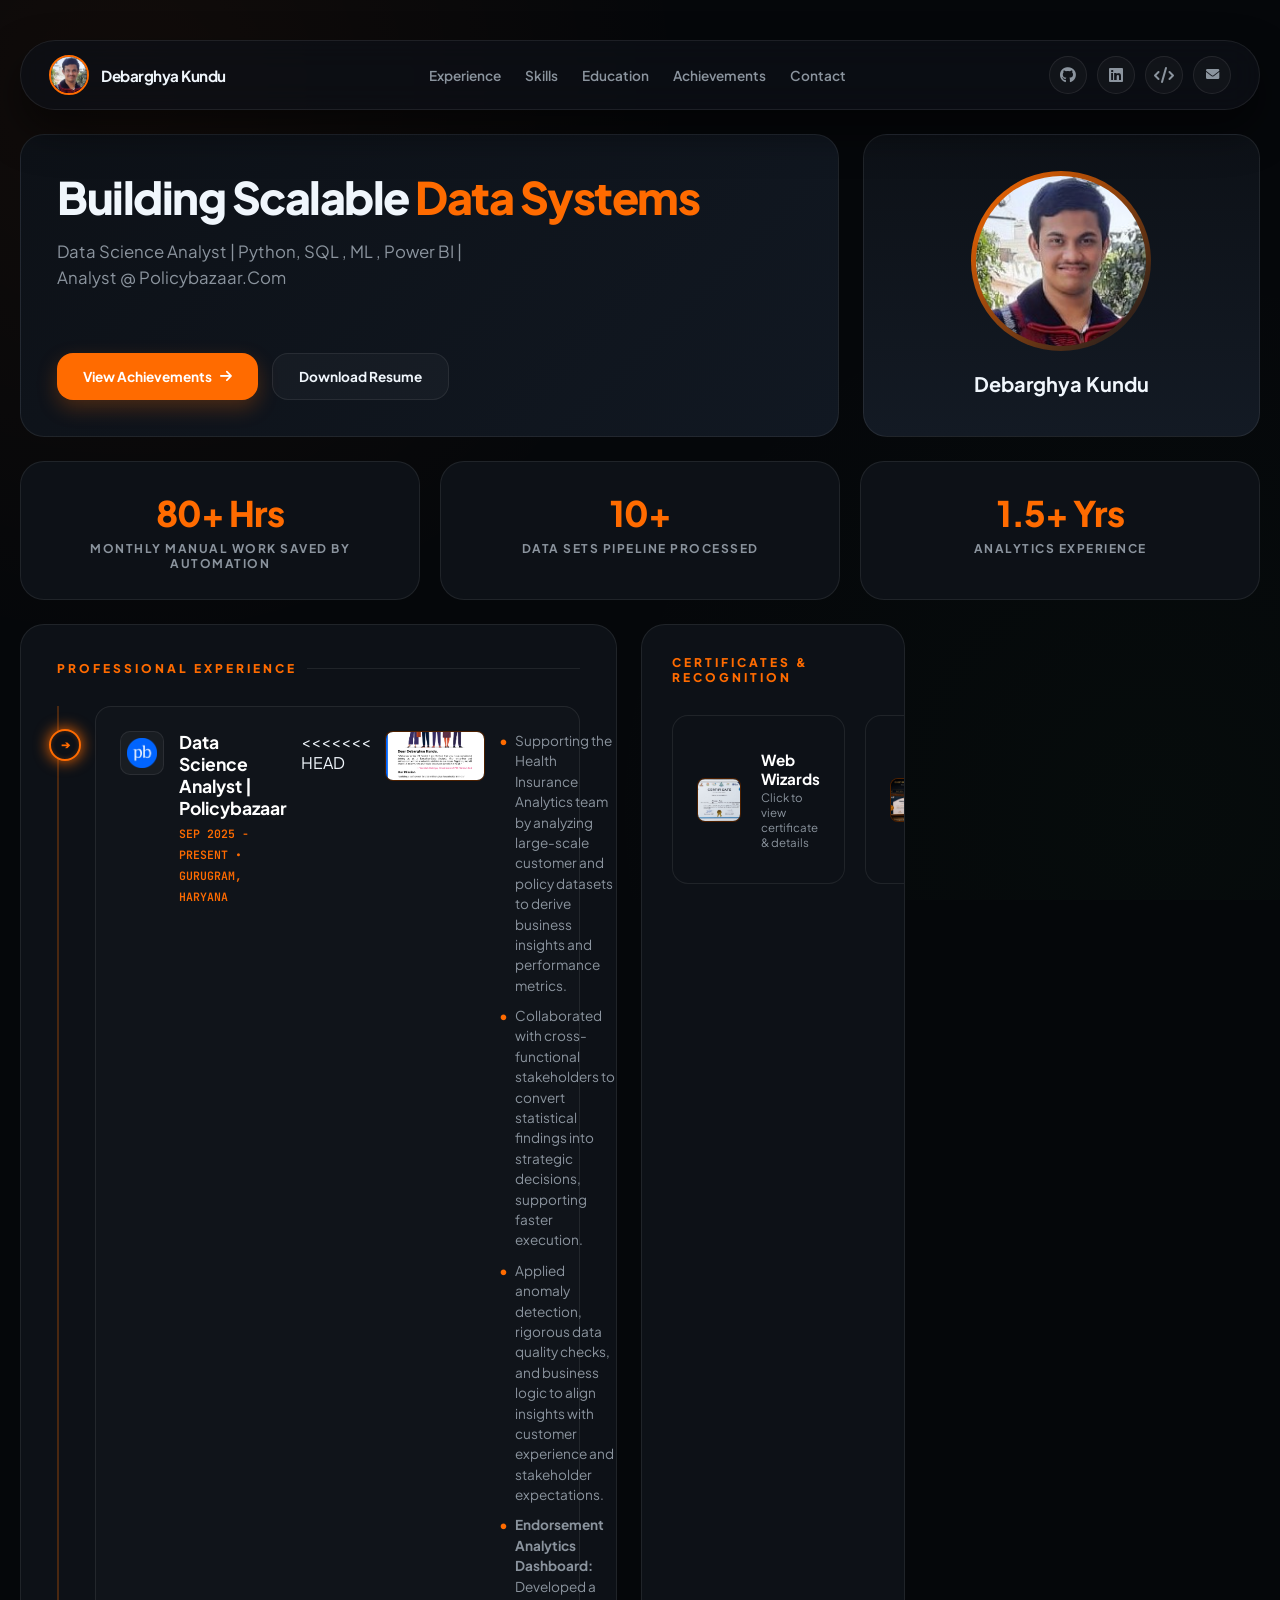
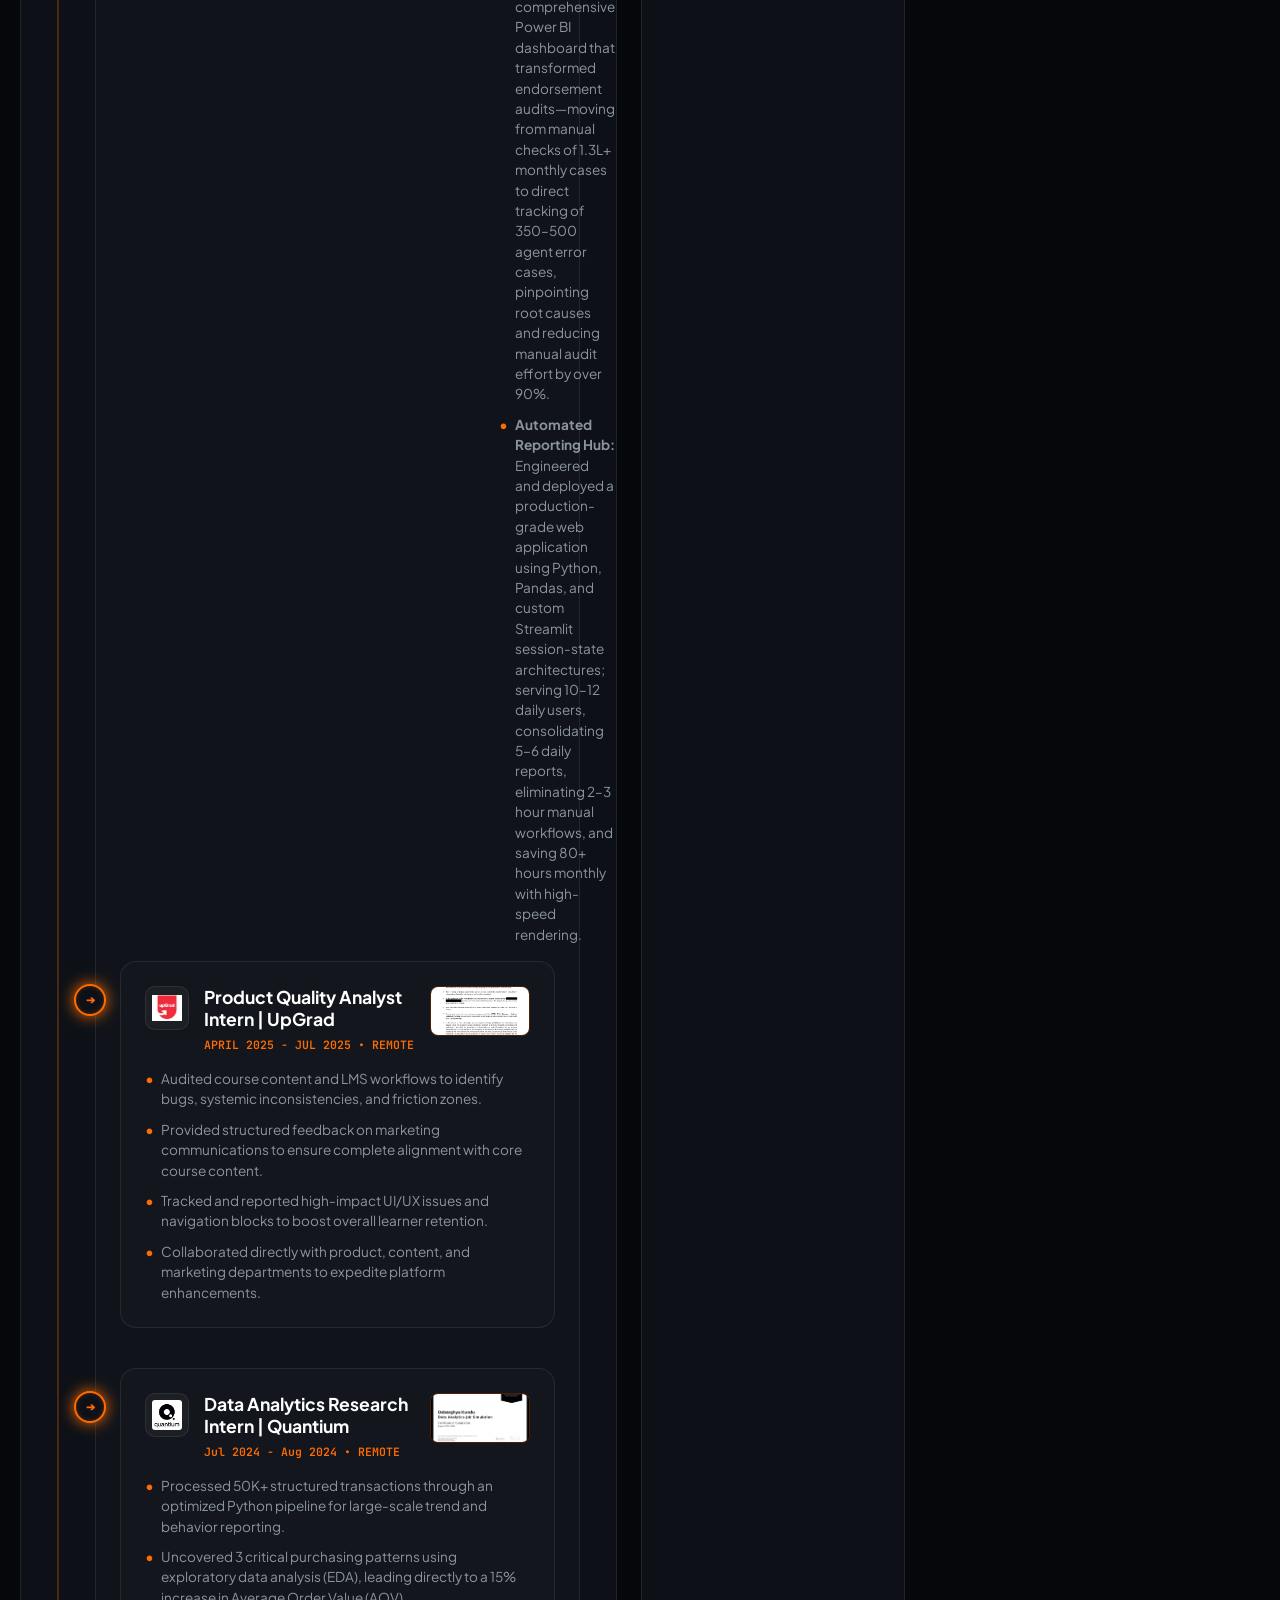
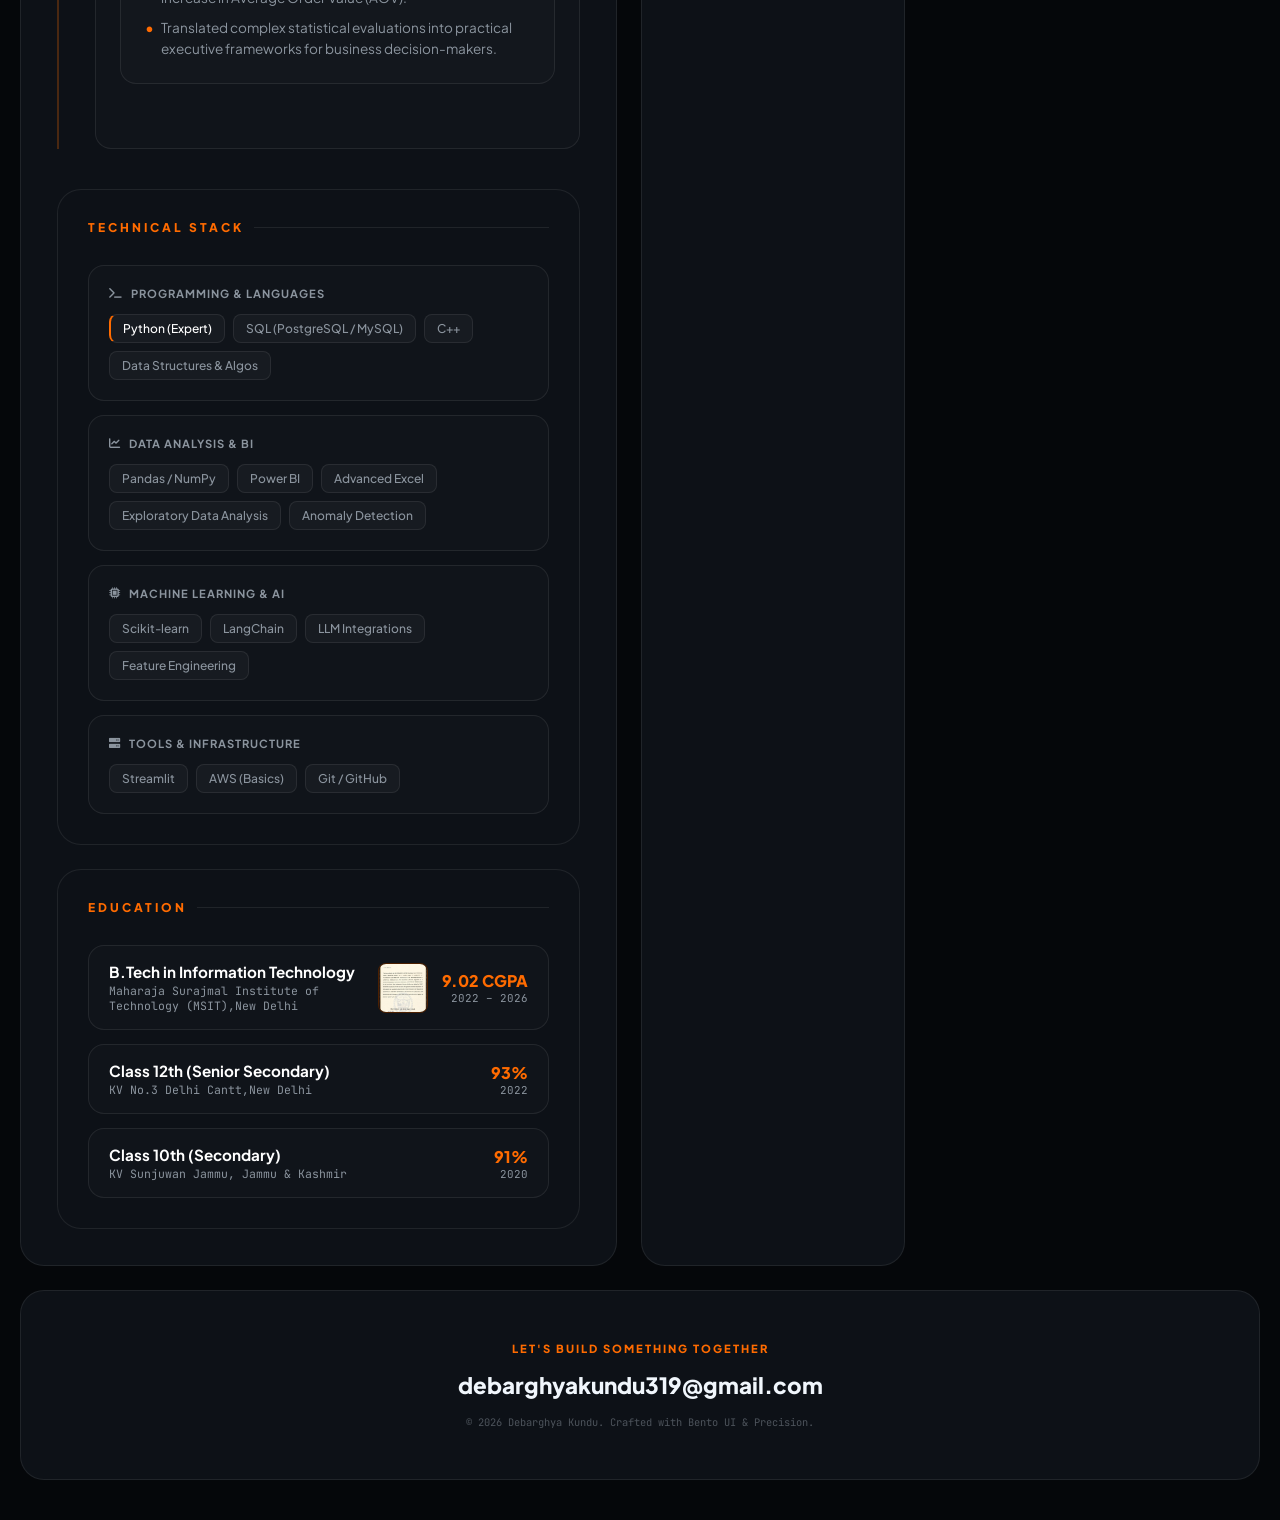
==== commit 2a6c2c0c: "Update portfolio files" ====
--- a/index.html
+++ b/index.html
@@ -101,8 +101,14 @@
                         </div>                 
                     </div>
                     
+<<<<<<< HEAD
                     <div class="preview-thumb-box" style="width: 100px; height: 50px; border-radius: 8px; overflow: hidden; border: 1px solid rgba(255, 107, 0, 0.3); cursor: pointer; flex-shrink: 0; position: relative;" onclick="openModal('images/Exp Docx/PB offer letter.jpg', 'Policybazaar Offer Letter', 'Offer letter.')" title="Click to view document">
                         <img src="images/Exp Docx/PB offer letter.jpg" alt="Policybazaar Offer Preview" style="width: 100%; height: 100%; object-fit: cover;">
+=======
+                    <!-- Clean PDF Mini-Preview Box (No arrows/toolbars) -->
+                    <div class="preview-thumb-box" style="width: 100px; height: 50px; border-radius: 8px; overflow: hidden; border: 1px solid rgba(255, 107, 0, 0.3); cursor: pointer; flex-shrink: 0; position: relative;" onclick="openModal('images/Exp Docx/Quantium_Certificate.pdf', 'Quantium Certificate', 'Intership Completion certificate for Quantium.')" title="Click to view PDF">
+                        <iframe src="images/Exp Docx/Quantium_Certificate.pdf#toolbar=0&navpanes=0&scrollbar=0&view=FitH" style="width: 150%; height: 150%; position: absolute; top: -25%; left: -25%; border: none; pointer-events: none;" scrolling="no"></iframe>
+>>>>>>> d47cd172fafb115ac3f20f4846dd8886d0bc350f
                     </div>
                 </div>
                 <ul class="timeline-list">
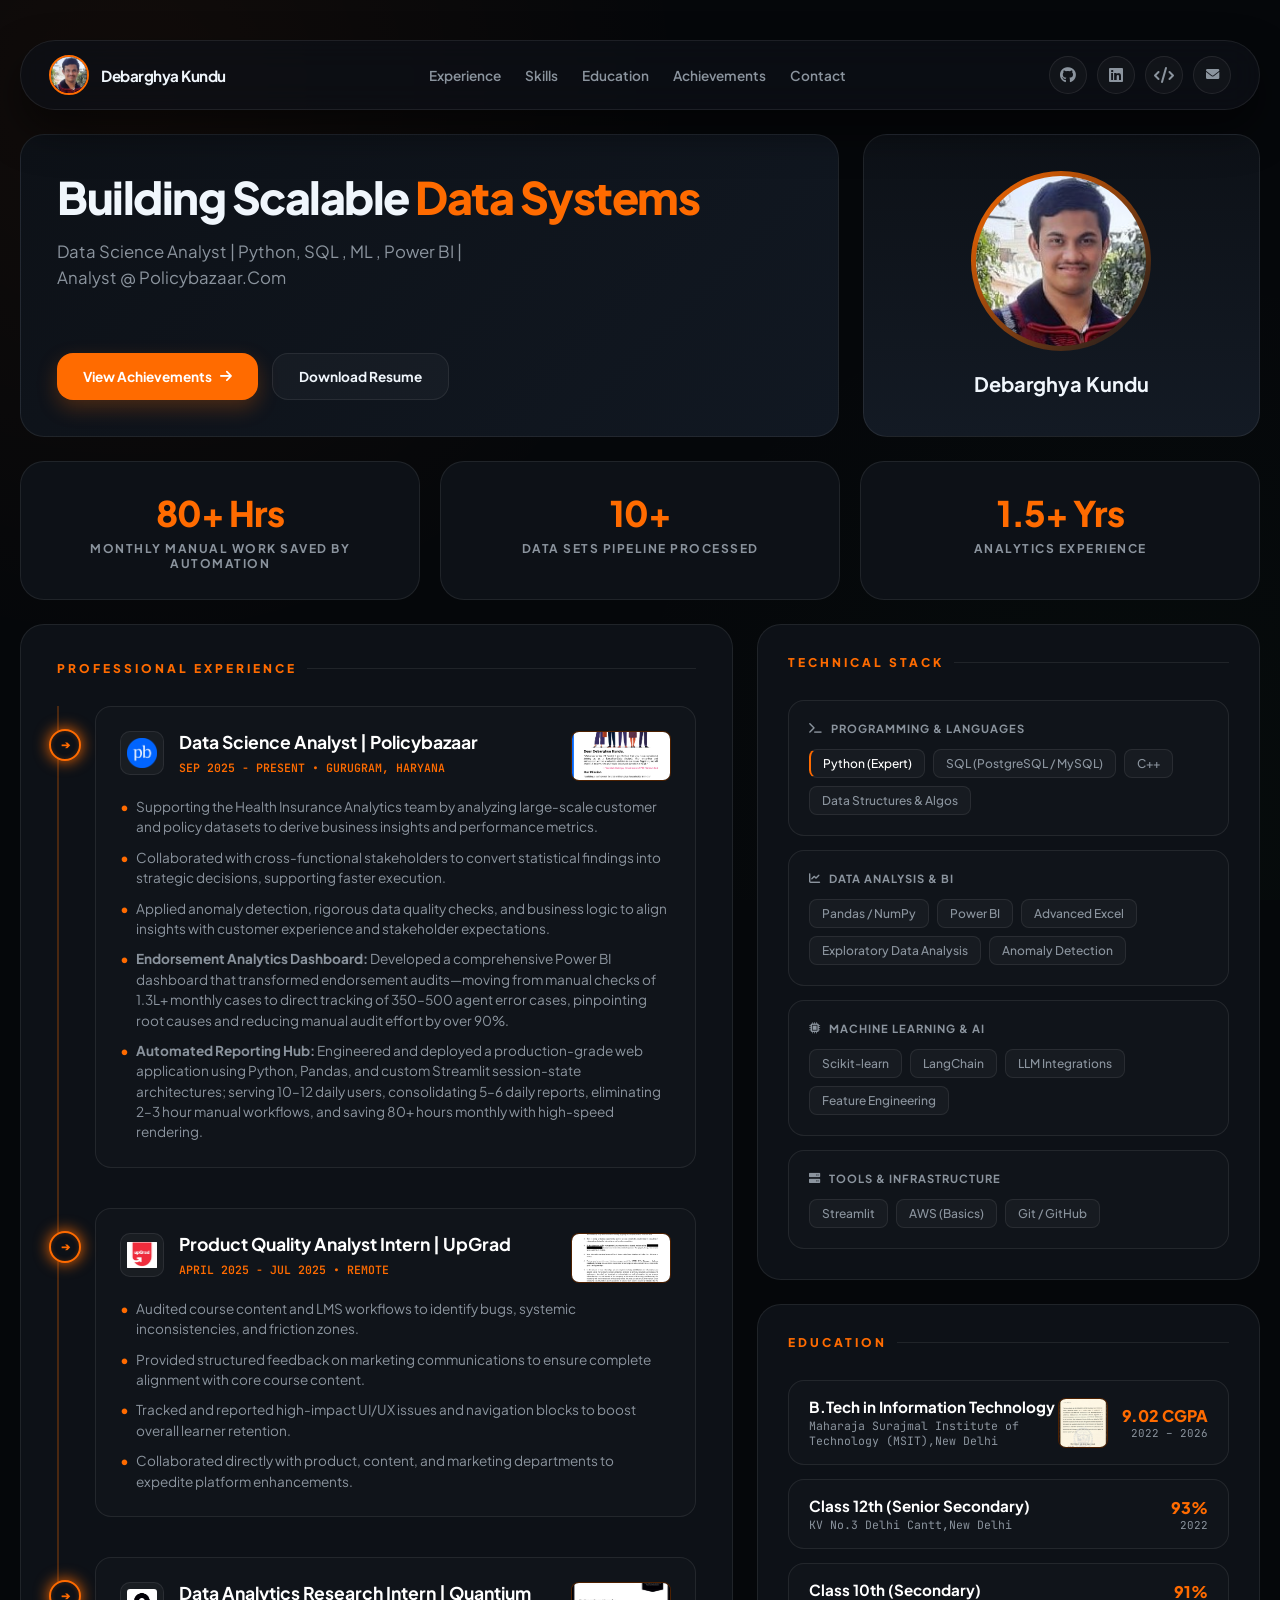
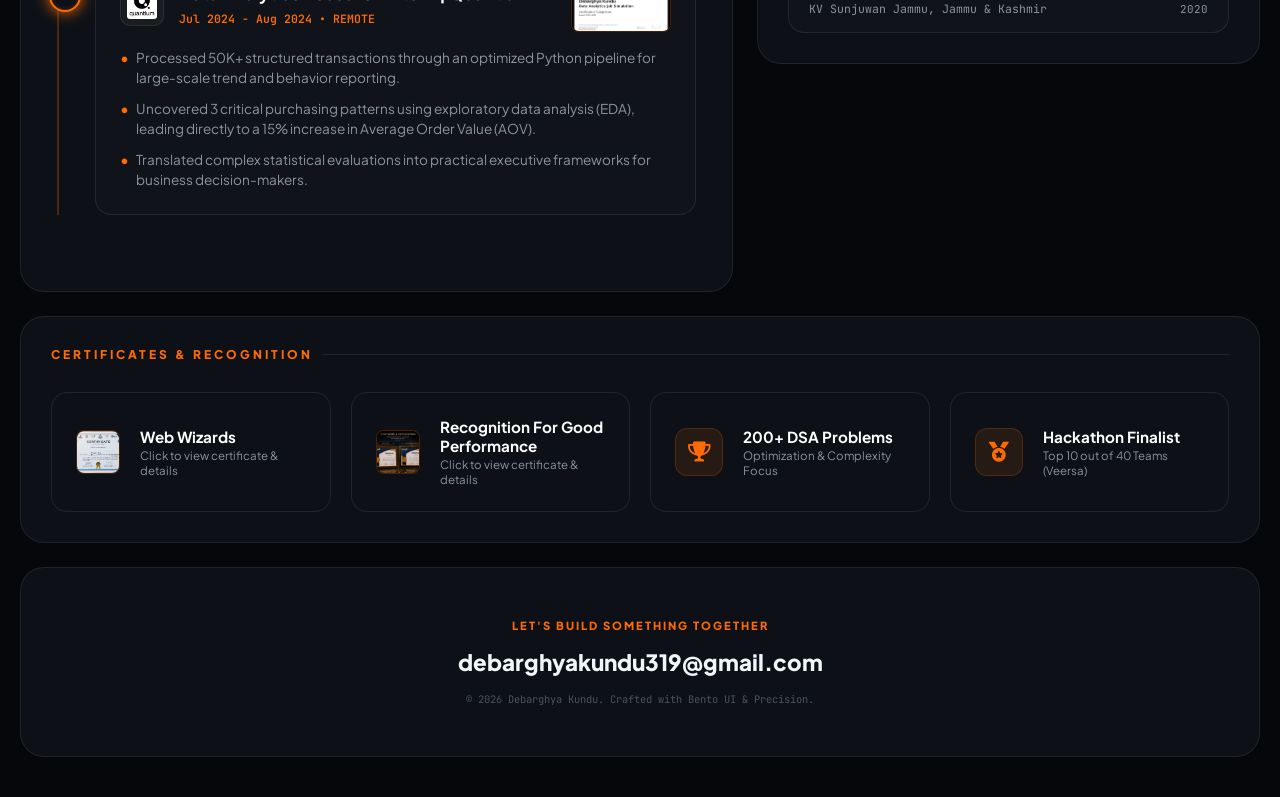
==== commit b2ab140a: "Update index.html" ====
--- a/index.html
+++ b/index.html
@@ -89,8 +89,7 @@
         <div class="bento-card experience-cell">
             <div class="section-header">Professional Experience</div>
             <div class="glowing-timeline">
-                
-<!-- 1. Policybazaar Experience (1 Page Image) -->
+            <!-- 1. Policybazaar Experience -->
             <div class="timeline-item">
                 <div class="timeline-top" style="display: flex; justify-content: space-between; align-items: flex-start;">
                     <div style="display: flex; gap: 15px; align-items: flex-start;">
@@ -98,17 +97,11 @@
                         <div class="timeline-titles">
                             <h3>Data Science Analyst | Policybazaar</h3>
                             <span>SEP 2025 - PRESENT • GURUGRAM, HARYANA</span>
-                        </div>                 
+                        </div>                                     
                     </div>
                     
-<<<<<<< HEAD
                     <div class="preview-thumb-box" style="width: 100px; height: 50px; border-radius: 8px; overflow: hidden; border: 1px solid rgba(255, 107, 0, 0.3); cursor: pointer; flex-shrink: 0; position: relative;" onclick="openModal('images/Exp Docx/PB offer letter.jpg', 'Policybazaar Offer Letter', 'Offer letter.')" title="Click to view document">
                         <img src="images/Exp Docx/PB offer letter.jpg" alt="Policybazaar Offer Preview" style="width: 100%; height: 100%; object-fit: cover;">
-=======
-                    <!-- Clean PDF Mini-Preview Box (No arrows/toolbars) -->
-                    <div class="preview-thumb-box" style="width: 100px; height: 50px; border-radius: 8px; overflow: hidden; border: 1px solid rgba(255, 107, 0, 0.3); cursor: pointer; flex-shrink: 0; position: relative;" onclick="openModal('images/Exp Docx/Quantium_Certificate.pdf', 'Quantium Certificate', 'Intership Completion certificate for Quantium.')" title="Click to view PDF">
-                        <iframe src="images/Exp Docx/Quantium_Certificate.pdf#toolbar=0&navpanes=0&scrollbar=0&view=FitH" style="width: 150%; height: 150%; position: absolute; top: -25%; left: -25%; border: none; pointer-events: none;" scrolling="no"></iframe>
->>>>>>> d47cd172fafb115ac3f20f4846dd8886d0bc350f
                     </div>
                 </div>
                 <ul class="timeline-list">
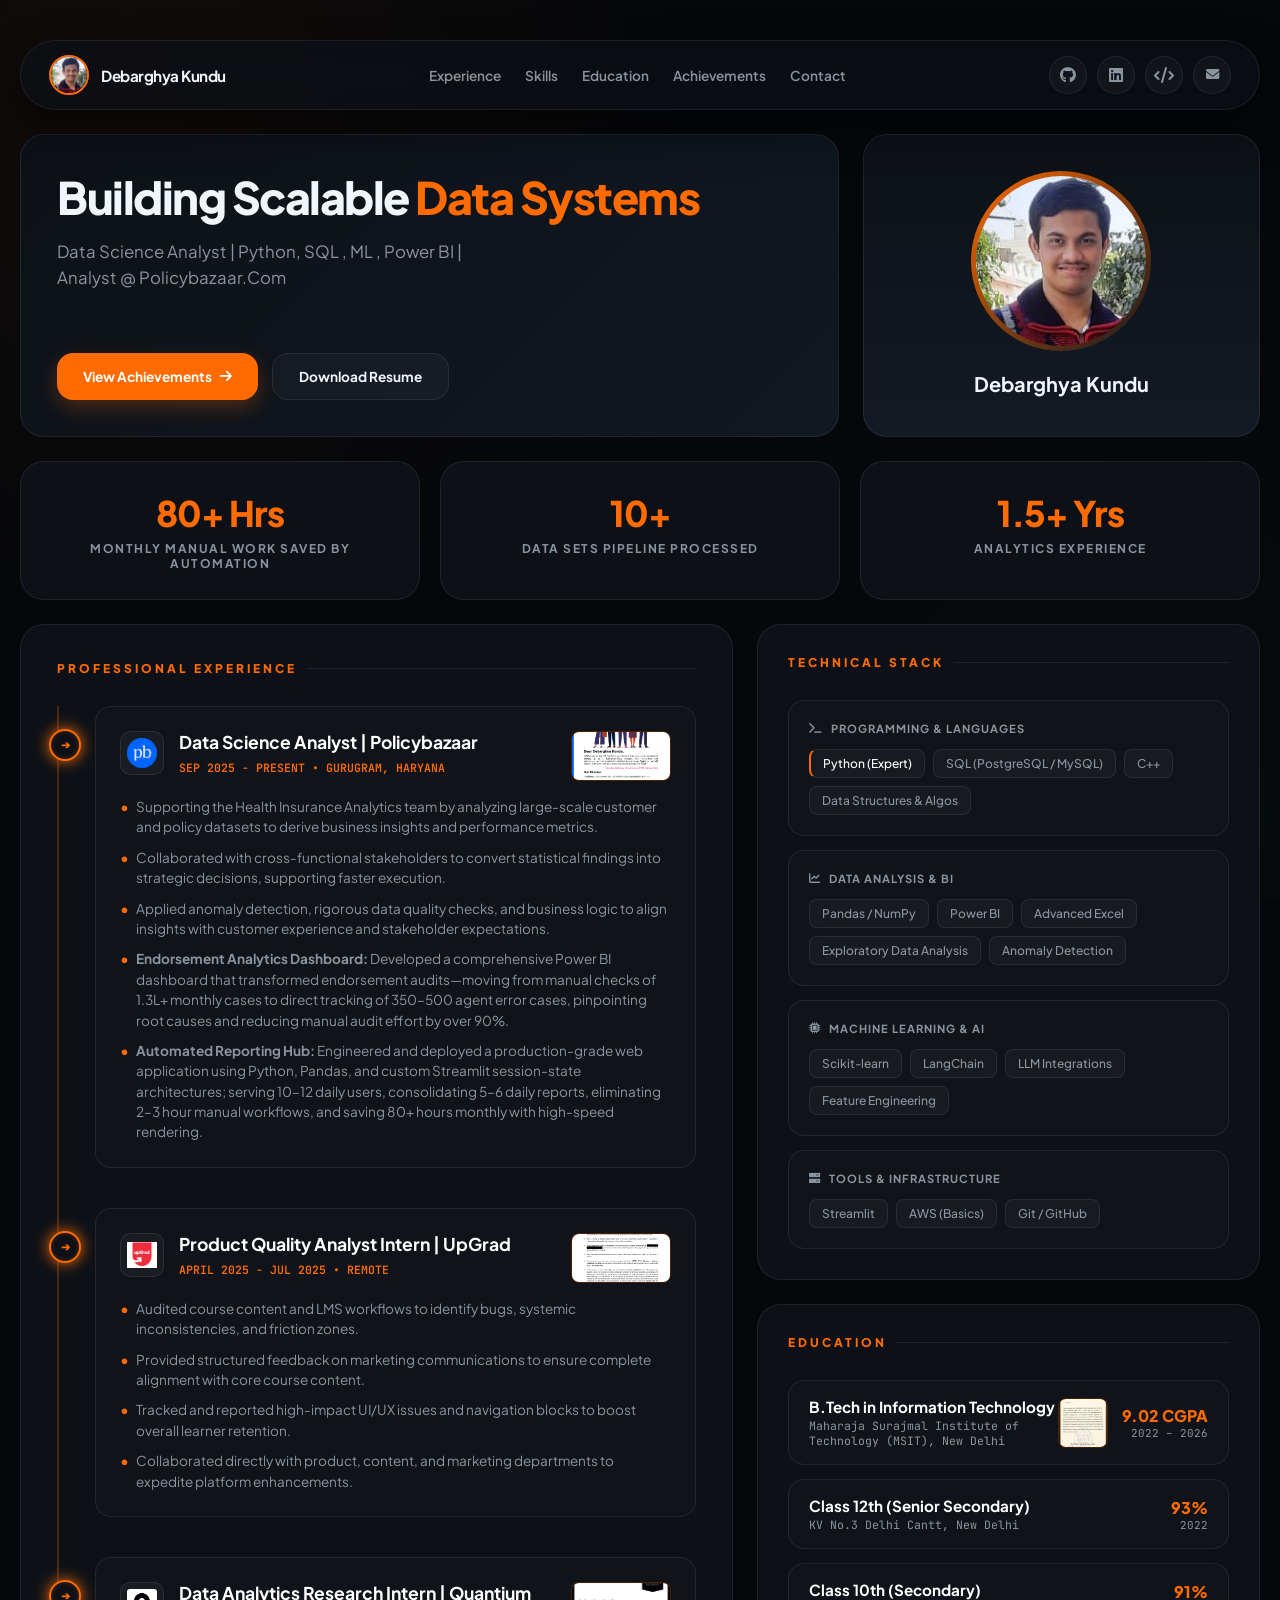
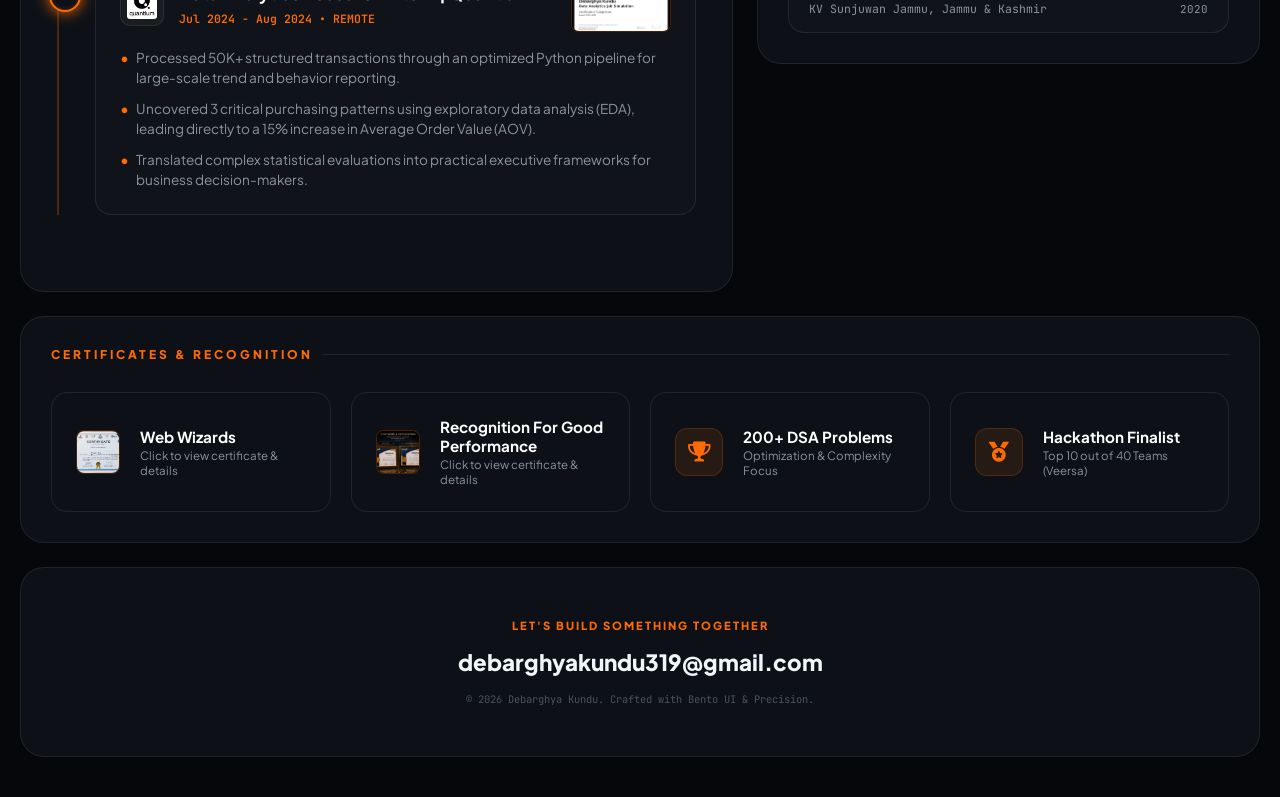
==== commit 57c2563f: "Update index.html" ====
--- a/index.html
+++ b/index.html
@@ -16,7 +16,7 @@
     <link href="https://fonts.googleapis.com/css2?family=Plus+Jakarta+Sans:wght@300;400;500;600;700;800&family=JetBrains+Mono:wght@400;600&display=swap" rel="stylesheet">
     <link rel="stylesheet" href="https://cdnjs.cloudflare.com/ajax/libs/font-awesome/6.0.0/css/all.min.css">
 
-    <!-- 👉 ADD THIS LINE HERE TO CONNECT YOUR CSS -->
+    <!-- Connect your CSS -->
     <link rel="stylesheet" href="style.css">
 </head>
 <body>
@@ -49,9 +49,8 @@
         
         <div class="bento-card hero-cell">
             <div>
-   
                 <h1>Building Scalable <span>Data Systems</span></h1>
-                <p>Data Science Analyst | Python, SQL , ML , Power BI |</br> Analyst @ Policybazaar.Com</p>
+                <p>Data Science Analyst | Python, SQL , ML , Power BI |<br> Analyst @ Policybazaar.Com</p>
             </div>
             <div class="hero-buttons">
                 <a href="#achievements" class="btn-main">View Achievements <i class="fas fa-arrow-right"></i></a>
@@ -78,9 +77,8 @@
             <div class="stat-label">Data Sets Pipeline Processed</div>
         </div>
         <div class="stat-card">
-            <!-- Added an id="total-experience" -->
             <div class="stat-num" id="total-experience">1.5+ Yrs</div>
-            <div class="stat-label"> Analytics Experience</div>
+            <div class="stat-label">Analytics Experience</div>
         </div>
     </div>
 
@@ -89,74 +87,76 @@
         <div class="bento-card experience-cell">
             <div class="section-header">Professional Experience</div>
             <div class="glowing-timeline">
-            <!-- 1. Policybazaar Experience -->
-            <div class="timeline-item">
-                <div class="timeline-top" style="display: flex; justify-content: space-between; align-items: flex-start;">
-                    <div style="display: flex; gap: 15px; align-items: flex-start;">
-                        <img src="images/pblogo.avif" alt="Policybazaar" class="company-logo-box">
-                        <div class="timeline-titles">
-                            <h3>Data Science Analyst | Policybazaar</h3>
-                            <span>SEP 2025 - PRESENT • GURUGRAM, HARYANA</span>
-                        </div>                                     
-                    </div>
-                    
-                    <div class="preview-thumb-box" style="width: 100px; height: 50px; border-radius: 8px; overflow: hidden; border: 1px solid rgba(255, 107, 0, 0.3); cursor: pointer; flex-shrink: 0; position: relative;" onclick="openModal('images/Exp Docx/PB offer letter.jpg', 'Policybazaar Offer Letter', 'Offer letter.')" title="Click to view document">
-                        <img src="images/Exp Docx/PB offer letter.jpg" alt="Policybazaar Offer Preview" style="width: 100%; height: 100%; object-fit: cover;">
-                    </div>
-                </div>
-                <ul class="timeline-list">
-                    <li>Supporting the Health Insurance Analytics team by analyzing large-scale customer and policy datasets to derive business insights and performance metrics.</li>
-                    <li>Collaborated with cross-functional stakeholders to convert statistical findings into strategic decisions, supporting faster execution.</li>
-                    <li>Applied anomaly detection, rigorous data quality checks, and business logic to align insights with customer experience and stakeholder expectations.</li>
-                    <li><b>Endorsement Analytics Dashboard:</b> Developed a comprehensive Power BI dashboard that transformed endorsement audits—moving from manual checks of 1.3L+ monthly cases to direct tracking of 350–500 agent error cases, pinpointing root causes and reducing manual audit effort by over 90%.</li> 
-                    <li><b>Automated Reporting Hub:</b> Engineered and deployed a production-grade web application using Python, Pandas, and custom Streamlit session-state architectures; serving 10–12 daily users, consolidating 5–6 daily reports, eliminating 2–3 hour manual workflows, and saving 80+ hours monthly with high-speed rendering.</li>                          
-                </ul>
-            </div>
-
-            <div class="timeline-item">
-                            <div class="timeline-top" style="display: flex; justify-content: space-between; align-items: flex-start;">
-                                <div style="display: flex; gap: 15px; align-items: flex-start;">
-                                    <img src="images/upgradlogo.png" alt="UpGrad" class="company-logo-box">
-                                    <div class="timeline-titles">
-                                        <h3>Product Quality Analyst Intern | UpGrad</h3>
-                                        <span>APRIL 2025 - JUL 2025 • REMOTE</span>
-                                    </div>
-                                </div>
-                                
-                                <!-- UpGrad uses the multi-page modal function -->
-                                <div class="preview-thumb-box" style="width: 100px; height: 50px; border-radius: 8px; overflow: hidden; border: 1px solid rgba(255, 107, 0, 0.3); cursor: pointer; flex-shrink: 0; position: relative;" onclick="openMultiPageModal('UpGrad Certificate', 'Internship Completion certificate for UpGrad (3 pages).', ['images/Exp Docx/upgrad_Certificate/1.jpg', 'images/Exp Docx/upgrad_Certificate/2.jpg', 'images/Exp Docx/upgrad_Certificate/3.jpg'])" title="Click to view document">
-                                    <img src="images/Exp Docx/upgrad_Certificate/1.jpg" alt="UpGrad Preview" style="width: 100%; height: 100%; object-fit: cover;">
-                                </div>
+                
+                <!-- 1. Policybazaar Experience -->
+                <div class="timeline-item">
+                    <div class="timeline-top" style="display: flex; justify-content: space-between; align-items: flex-start;">
+                        <div style="display: flex; gap: 15px; align-items: flex-start;">
+                            <img src="images/pblogo.avif" alt="Policybazaar" class="company-logo-box">
+                            <div class="timeline-titles">
+                                <h3>Data Science Analyst | Policybazaar</h3>
+                                <span>SEP 2025 - PRESENT • GURUGRAM, HARYANA</span>
+                            </div>             
+                        </div>
+                        
+                        <div class="preview-thumb-box" style="width: 100px; height: 50px; border-radius: 8px; overflow: hidden; border: 1px solid rgba(255, 107, 0, 0.3); cursor: pointer; flex-shrink: 0; position: relative;" onclick="openModal('images/Exp Docx/PB offer letter.jpg', 'Policybazaar Offer Letter', 'Offer letter.')" title="Click to view document">
+                            <img src="images/Exp Docx/PB offer letter.jpg" alt="Policybazaar Offer Preview" style="width: 100%; height: 100%; object-fit: cover;">
+                        </div>
+                    </div>
+                    <ul class="timeline-list">
+                        <li>Supporting the Health Insurance Analytics team by analyzing large-scale customer and policy datasets to derive business insights and performance metrics.</li>
+                        <li>Collaborated with cross-functional stakeholders to convert statistical findings into strategic decisions, supporting faster execution.</li>
+                        <li>Applied anomaly detection, rigorous data quality checks, and business logic to align insights with customer experience and stakeholder expectations.</li>
+                        <li><b>Endorsement Analytics Dashboard:</b> Developed a comprehensive Power BI dashboard that transformed endorsement audits—moving from manual checks of 1.3L+ monthly cases to direct tracking of 350–500 agent error cases, pinpointing root causes and reducing manual audit effort by over 90%.</li> 
+                        <li><b>Automated Reporting Hub:</b> Engineered and deployed a production-grade web application using Python, Pandas, and custom Streamlit session-state architectures; serving 10–12 daily users, consolidating 5–6 daily reports, eliminating 2–3 hour manual workflows, and saving 80+ hours monthly with high-speed rendering.</li>                          
+                    </ul>
+                </div>
+
+                <!-- 2. UpGrad Experience -->
+                <div class="timeline-item">
+                    <div class="timeline-top" style="display: flex; justify-content: space-between; align-items: flex-start;">
+                        <div style="display: flex; gap: 15px; align-items: flex-start;">
+                            <img src="images/upgradlogo.png" alt="UpGrad" class="company-logo-box">
+                            <div class="timeline-titles">
+                                <h3>Product Quality Analyst Intern | UpGrad</h3>
+                                <span>APRIL 2025 - JUL 2025 • REMOTE</span>
                             </div>
-                            <ul class="timeline-list">
-                                <li>Audited course content and LMS workflows to identify bugs, systemic inconsistencies, and friction zones.</li>
-                                <li>Provided structured feedback on marketing communications to ensure complete alignment with core course content.</li>
-                                <li>Tracked and reported high-impact UI/UX issues and navigation blocks to boost overall learner retention.</li>
-                                <li>Collaborated directly with product, content, and marketing departments to expedite platform enhancements.</li>
-                            </ul>
-                        </div>
-
-            <!-- 3. Quantium Experience -->
-        <div class="timeline-item">
-                        <div class="timeline-top" style="display: flex; justify-content: space-between; align-items: flex-start;">
-                            <div style="display: flex; gap: 15px; align-items: flex-start;">
-                                <img src="images/quantiumlogo.jpg" alt="Quantium" class="company-logo-box">
-                                <div class="timeline-titles">
-                                    <h3>Data Analytics Research Intern | Quantium</h3>
-                                    <span>Jul 2024 - Aug 2024 • REMOTE</span>
-                                </div>
+                        </div>
+                        
+                        <div class="preview-thumb-box" style="width: 100px; height: 50px; border-radius: 8px; overflow: hidden; border: 1px solid rgba(255, 107, 0, 0.3); cursor: pointer; flex-shrink: 0; position: relative;" onclick="openMultiPageModal('UpGrad Certificate', 'Internship Completion certificate for UpGrad (3 pages).', ['images/Exp Docx/upgrad_Certificate/1.jpg', 'images/Exp Docx/upgrad_Certificate/2.jpg', 'images/Exp Docx/upgrad_Certificate/3.jpg'])" title="Click to view document">
+                            <img src="images/Exp Docx/upgrad_Certificate/1.jpg" alt="UpGrad Preview" style="width: 100%; height: 100%; object-fit: cover;">
+                        </div>
+                    </div>
+                    <ul class="timeline-list">
+                        <li>Audited course content and LMS workflows to identify bugs, systemic inconsistencies, and friction zones.</li>
+                        <li>Provided structured feedback on marketing communications to ensure complete alignment with core course content.</li>
+                        <li>Tracked and reported high-impact UI/UX issues and navigation blocks to boost overall learner retention.</li>
+                        <li>Collaborated directly with product, content, and marketing departments to expedite platform enhancements.</li>
+                    </ul>
+                </div>
+
+                <!-- 3. Quantium Experience -->
+                <div class="timeline-item">
+                    <div class="timeline-top" style="display: flex; justify-content: space-between; align-items: flex-start;">
+                        <div style="display: flex; gap: 15px; align-items: flex-start;">
+                            <img src="images/quantiumlogo.jpg" alt="Quantium" class="company-logo-box">
+                            <div class="timeline-titles">
+                                <h3>Data Analytics Research Intern | Quantium</h3>
+                                <span>Jul 2024 - Aug 2024 • REMOTE</span>
                             </div>
-                            
-                            <div class="preview-thumb-box" style="width: 100px; height: 50px; border-radius: 8px; overflow: hidden; border: 1px solid rgba(255, 107, 0, 0.3); cursor: pointer; flex-shrink: 0; position: relative;" onclick="openModal('images/Exp Docx/Quantium_Certificate.jpg', 'Quantium Certificate', 'Internship completion certificate for Quantium.')" title="Click to view document">
-                                <img src="images/Exp Docx/Quantium_Certificate.jpg" alt="Quantium Preview" style="width: 100%; height: 100%; object-fit: cover;">
-                            </div>
-                        </div>
-                        <ul class="timeline-list">
-                            <li>Processed 50K+ structured transactions through an optimized Python pipeline for large-scale trend and behavior reporting.</li>
-                            <li>Uncovered 3 critical purchasing patterns using exploratory data analysis (EDA), leading directly to a 15% increase in Average Order Value (AOV).</li>
-                            <li>Translated complex statistical evaluations into practical executive frameworks for business decision-makers.</li>
-                        </ul>
-                    </div>
+                        </div>
+                        
+                        <div class="preview-thumb-box" style="width: 100px; height: 50px; border-radius: 8px; overflow: hidden; border: 1px solid rgba(255, 107, 0, 0.3); cursor: pointer; flex-shrink: 0; position: relative;" onclick="openModal('images/Exp Docx/Quantium_Certificate.jpg', 'Quantium Certificate', 'Internship completion certificate for Quantium.')" title="Click to view document">
+                            <img src="images/Exp Docx/Quantium_Certificate.jpg" alt="Quantium Preview" style="width: 100%; height: 100%; object-fit: cover;">
+                        </div>
+                    </div>
+                    <ul class="timeline-list">
+                        <li>Processed 50K+ structured transactions through an optimized Python pipeline for large-scale trend and behavior reporting.</li>
+                        <li>Uncovered 3 critical purchasing patterns using exploratory data analysis (EDA), leading directly to a 15% increase in Average Order Value (AOV).</li>
+                        <li>Translated complex statistical evaluations into practical executive frameworks for business decision-makers.</li>
+                    </ul>
+                </div>
+
             </div>
         </div>
 
@@ -213,11 +213,11 @@
                     <div class="edu-item" style="display: flex; justify-content: space-between; align-items: center; width: 100%;">
                         <div class="edu-info" style="flex: 1;">
                             <h4>B.Tech in Information Technology</h4>
-                            <p>Maharaja Surajmal Institute of Technology (MSIT),New Delhi</p>
+                            <p>Maharaja Surajmal Institute of Technology (MSIT), New Delhi</p>
                         </div>
                         <div class="edu-score" style="display: flex; align-items: center; gap: 14px; flex-shrink: 0;">
                             <div class="preview-thumb-box" style="width: 50px; height: 50px; border-radius: 8px; overflow: hidden; border: 1px solid rgba(255, 107, 0, 0.3); cursor: pointer; flex-shrink: 0;" onclick="openModal('images/degree.jpg', 'Provisional Certificate', '')">
-                                <img src="images/degree.jpg" alt="Degree Preview" style="width: 100%; height: 100%; object-fit: cover; animation: none !important; transform: none !important;">
+                                <img src="images/degree.jpg" alt="Degree Preview" style="width: 100%; height: 100%; object-fit: cover;">
                             </div>
                             <div style="text-align: right;">
                                 <div class="score-val">9.02 CGPA</div>
@@ -229,7 +229,7 @@
                     <div class="edu-item">
                         <div class="edu-info">
                             <h4>Class 12th (Senior Secondary)</h4>
-                            <p>KV No.3 Delhi Cantt,New Delhi</p>
+                            <p>KV No.3 Delhi Cantt, New Delhi</p>
                         </div>
                         <div class="edu-score">
                             <div class="score-val">93%</div>
@@ -311,7 +311,6 @@
 <!-- Single Unified Modal Popup -->
 <div class="modal-overlay" id="certificateModal" onclick="closeModal()">
     <div class="cute-dialog-box" onclick="event.stopPropagation()">
-        <!-- Dynamic container that swaps between <img> and <iframe> depending on file type -->
         <div id="modalMediaContainer" style="width: 100%; display: flex; justify-content: center; align-items: center;">
             <img id="modalImg" src="" alt="Certificate Preview">
         </div>
@@ -320,7 +319,8 @@
         <button class="close-dialog-btn" onclick="closeModal()">Close Window</button>
     </div>
 </div>
-<!-- 👉 ADD THIS LINE HERE TO CONNECT YOUR JAVASCRIPT -->
+
+<!-- Connect your JavaScript -->
 <script src="script.js"></script>
 
 </body>
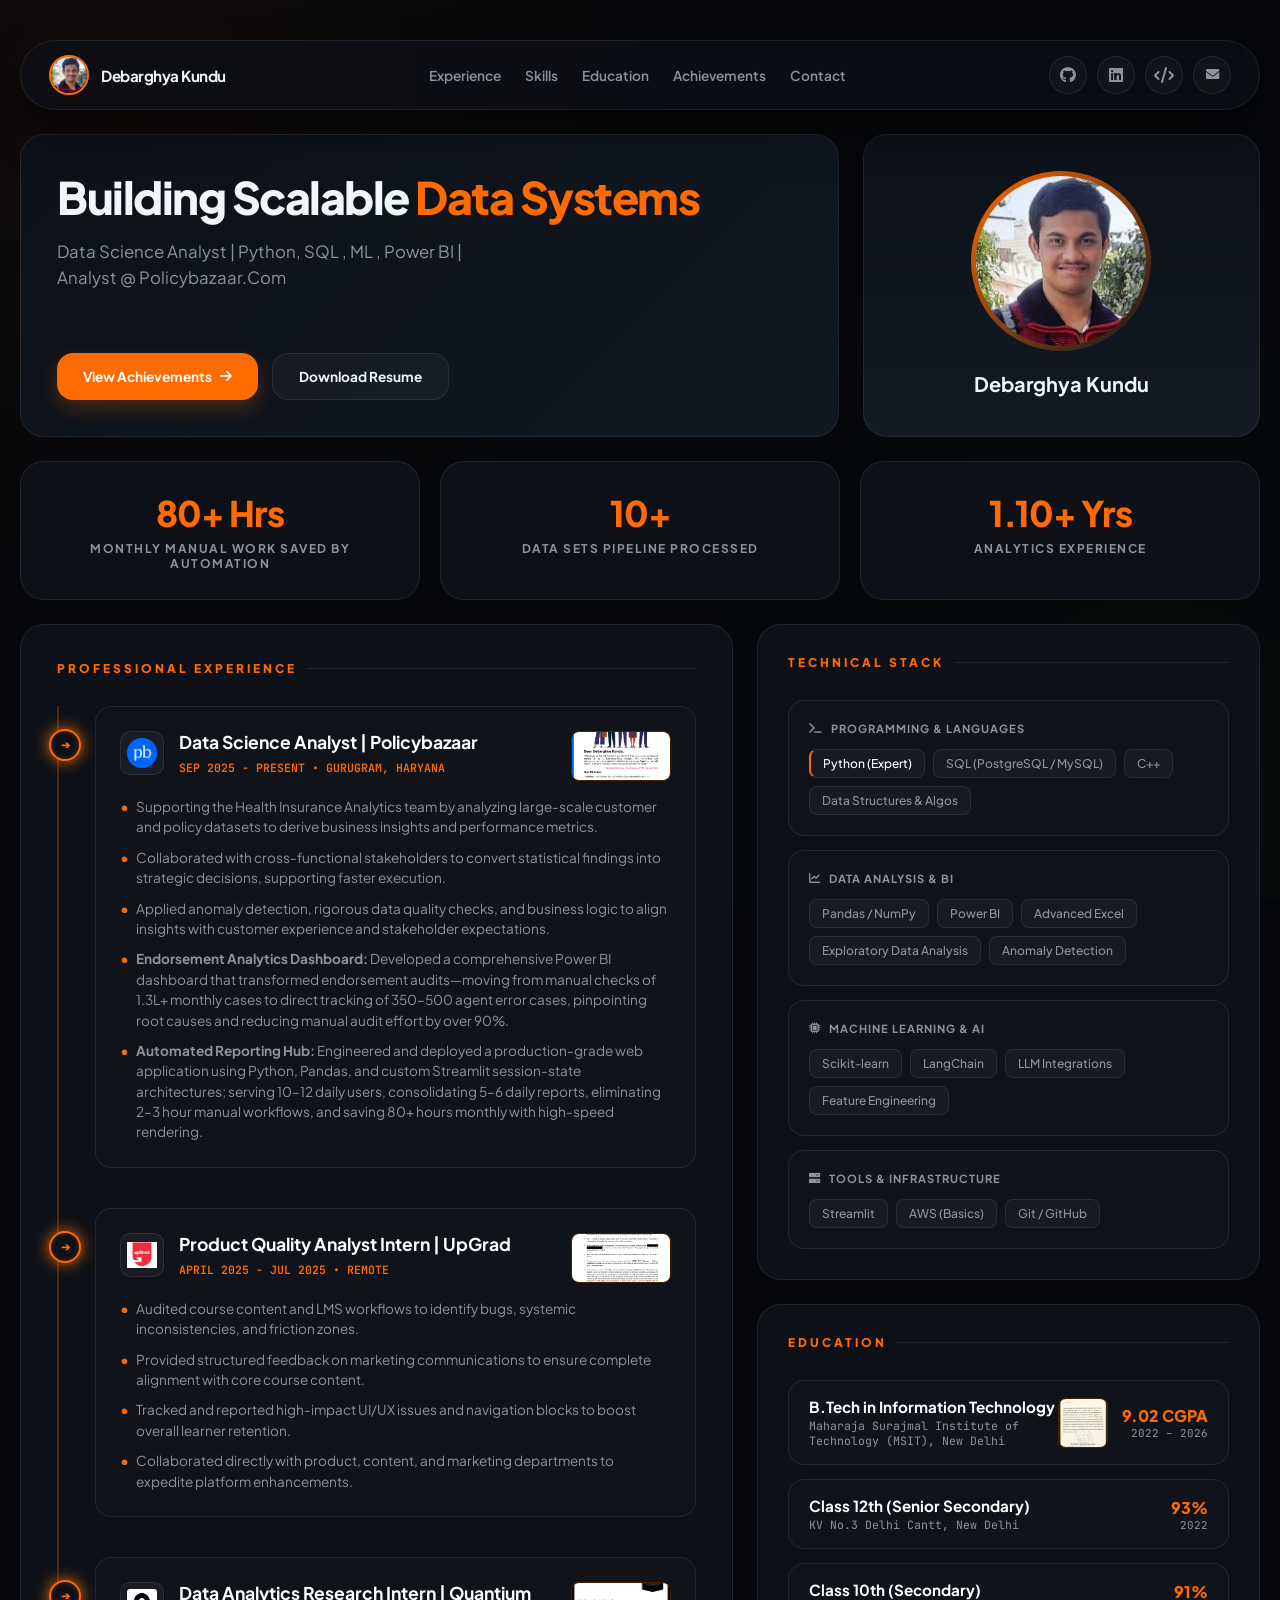
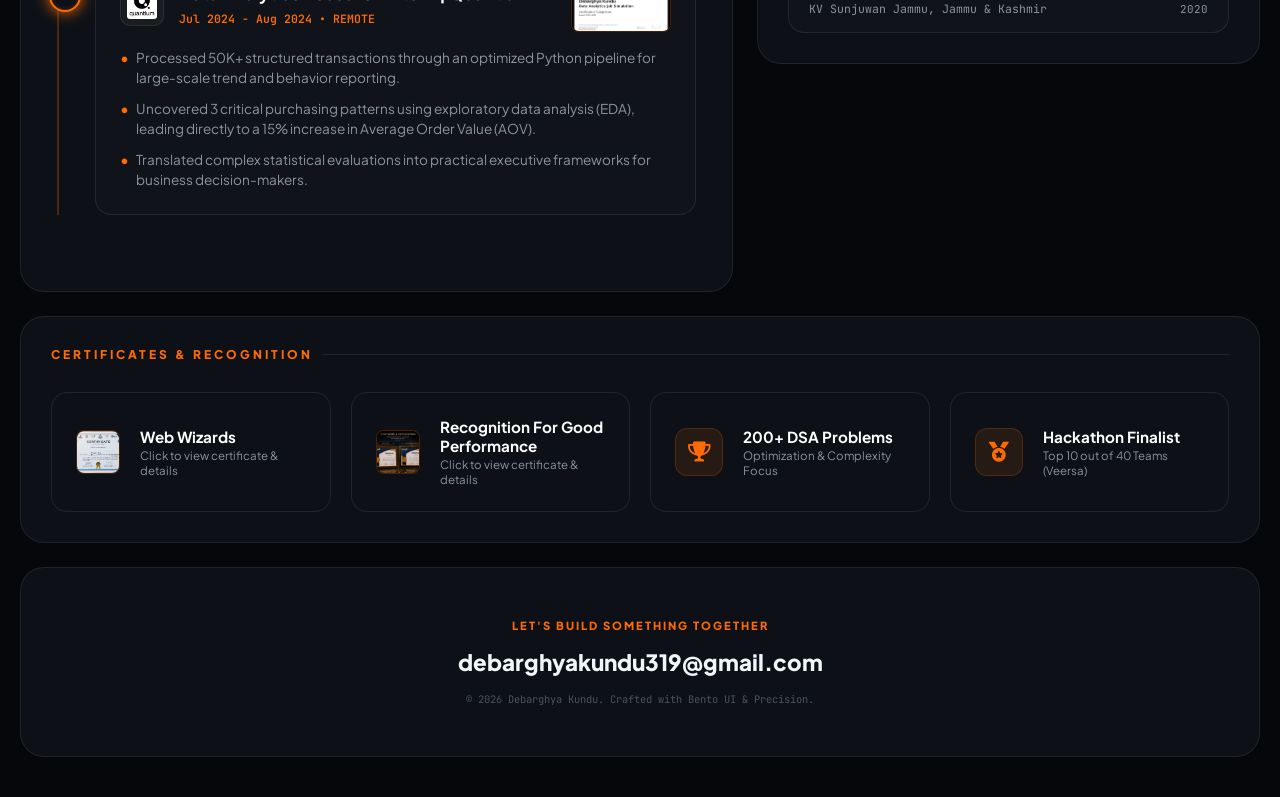
==== commit 08374886: "Update index.html" ====
--- a/index.html
+++ b/index.html
@@ -123,7 +123,7 @@
                             </div>
                         </div>
                         
-                        <div class="preview-thumb-box" style="width: 100px; height: 50px; border-radius: 8px; overflow: hidden; border: 1px solid rgba(255, 107, 0, 0.3); cursor: pointer; flex-shrink: 0; position: relative;" onclick="openMultiPageModal('UpGrad Certificate', 'Internship Completion certificate for UpGrad (3 pages).', ['images/Exp Docx/upgrad_Certificate/1.jpg', 'images/Exp Docx/upgrad_Certificate/2.jpg', 'images/Exp Docx/upgrad_Certificate/3.jpg'])" title="Click to view document">
+                        <div class="preview-thumb-box" style="width: 100px; height: 50px; border-radius: 8px; overflow: hidden; border: 1px solid rgba(255, 107, 0, 0.3); cursor: pointer; flex-shrink: 0; position: relative;" onclick="openMultiPageModal('UpGrad Certificate', 'Internship Completion certificate for UpGrad.', ['images/Exp Docx/upgrad_Certificate/1.jpg', 'images/Exp Docx/upgrad_Certificate/2.jpg', 'images/Exp Docx/upgrad_Certificate/3.jpg'])" title="Click to view document">
                             <img src="images/Exp Docx/upgrad_Certificate/1.jpg" alt="UpGrad Preview" style="width: 100%; height: 100%; object-fit: cover;">
                         </div>
                     </div>
